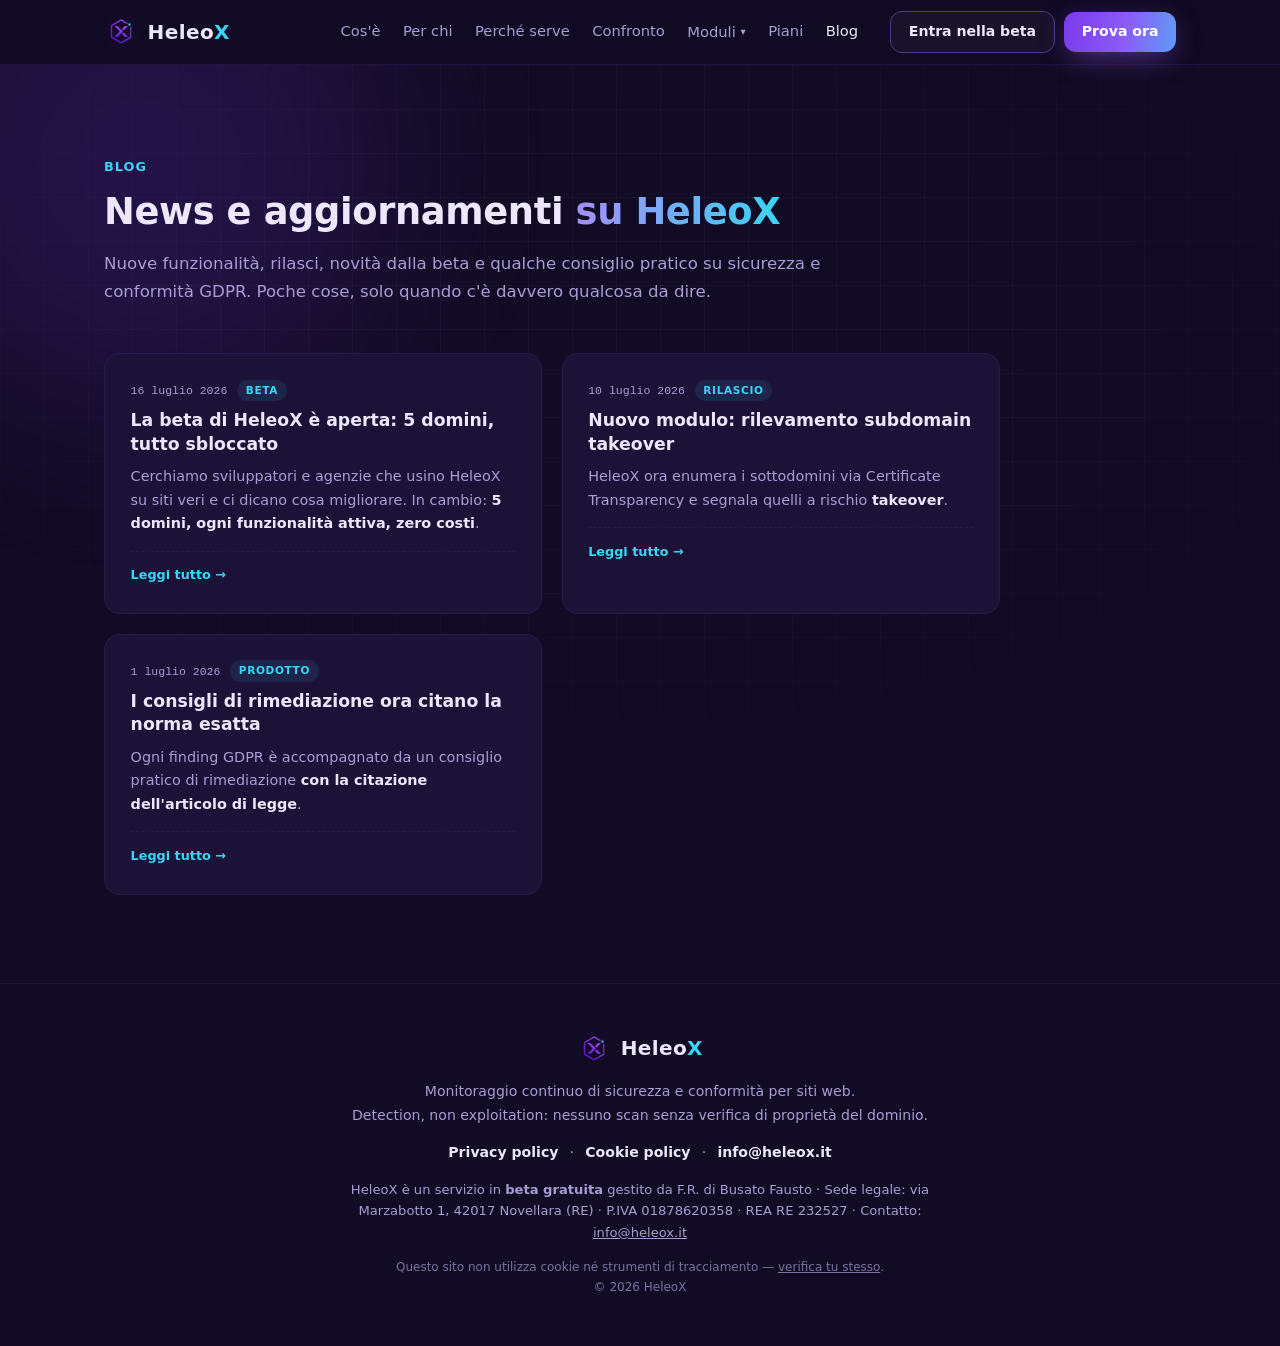
==== blog.html @ 70cbdab2 "L2: pagine legali per la beta e dati identificativi corretti Quattro pagine nuove, generate dai test" ====
<!DOCTYPE html>
<html lang="it">
<head>
  <meta charset="UTF-8" />
  <meta name="viewport" content="width=device-width, initial-scale=1.0" />
  <title>Blog — HeleoX</title>
  <meta name="description" content="News e aggiornamenti su HeleoX: nuove funzionalità, rilasci, novità dalla beta e consigli su sicurezza e conformità GDPR." />
  <link rel="canonical" href="https://www.heleox.it/blog.html" />
  <meta property="og:type" content="website" />
  <meta property="og:site_name" content="HeleoX" />
  <meta property="og:locale" content="it_IT" />
  <meta property="og:title" content="Blog — HeleoX" />
  <meta property="og:description" content="News e aggiornamenti su HeleoX: nuove funzionalità, rilasci, novità dalla beta e consigli su sicurezza e conformità GDPR." />
  <meta property="og:url" content="https://www.heleox.it/blog.html" />
  <meta property="og:image" content="https://www.heleox.it/logo.png" />
  <meta name="twitter:card" content="summary" />
  <meta name="twitter:title" content="Blog — HeleoX" />
  <meta name="twitter:description" content="News e aggiornamenti su HeleoX: nuove funzionalità, rilasci, novità dalla beta e consigli su sicurezza e conformità GDPR." />
  <meta name="twitter:image" content="https://www.heleox.it/logo.png" />
  <link rel="icon" type="image/png" href="logo.png" />
  <link rel="stylesheet" href="styles.css" />
</head>
<body>

  <!-- ======================= NAV ======================= -->
  <header class="nav">
    <div class="container nav-inner">
      <a href="index.html" class="brand">
        <img src="logo.png" alt="Logo HeleoX" class="brand-logo" />
        <span class="brand-name">Heleo<span class="accent">X</span></span>
      </a>
      <nav class="nav-links" id="primaryNav">
        <a href="index.html#cosa">Cos'è</a>
        <a href="index.html#chi">Per chi</a>
        <a href="index.html#perche">Perché serve</a>
        <a href="index.html#confronto">Confronto</a>
        <div class="nav-drop">
          <button class="nav-drop-toggle" type="button" aria-haspopup="true">Moduli <span class="caret">▾</span></button>
          <div class="nav-drop-menu">
            <a href="modulo-security-headers.html">🛡️ Security Headers</a>
            <a href="modulo-tls.html">🔐 TLS &amp; Certificati</a>
            <a href="modulo-sottodomini.html">🕸️ Sottodomini dimenticati</a>
            <a href="modulo-secret-esposti.html">🔑 Chiavi e secret esposti</a>
            <a href="modulo-xss-sqli.html">💉 XSS &amp; SQL Injection</a>
            <a href="modulo-conformita-gdpr.html">⚖️ Conformità GDPR AI</a>
          </div>
        </div>
        <a href="index.html#piani">Piani</a>
        <a href="blog.html" class="nav-active">Blog</a>
        <!-- CTA visibili solo dentro il menu mobile a comparsa -->
        <div class="nav-links-cta mobile-only">
          <a href="index.html#beta" class="btn btn-ghost btn-block">Entra nella beta</a>
          <a href="https://app.heleox.it" target="_blank" rel="noopener" class="btn btn-primary btn-block">Prova ora</a>
        </div>
      </nav>
      <div class="nav-cta">
        <a href="index.html#beta" class="btn btn-ghost btn-sm">Entra nella beta</a>
        <a href="https://app.heleox.it" target="_blank" rel="noopener" class="btn btn-primary btn-sm">Prova ora</a>
      </div>
      <!-- Hamburger: visibile solo su mobile, apre/chiude .nav-links (JS) -->
      <button class="nav-toggle" type="button" aria-label="Apri il menu di navigazione" aria-expanded="false" aria-controls="primaryNav">
        <span class="nav-toggle-bar"></span>
        <span class="nav-toggle-bar"></span>
        <span class="nav-toggle-bar"></span>
      </button>
    </div>
  </header>

  <!-- ======================= BLOG ======================= -->
  <section class="section blog-hero" id="blog">
    <div class="hero-bg" aria-hidden="true">
      <div class="grid-overlay"></div>
      <div class="glow glow-1"></div>
    </div>
    <div class="container">
      <div class="section-head reveal">
        <span class="eyebrow">Blog</span>
        <h2>News e aggiornamenti <span class="gradient-text">su HeleoX</span></h2>
        <p>
          Nuove funzionalità, rilasci, novità dalla beta e qualche consiglio pratico su sicurezza e
          conformità GDPR. Poche cose, solo quando c'è davvero qualcosa da dire.
        </p>
      </div>

      <!-- I post vengono renderizzati da blog.js: per pubblicare una news
           basta aggiungere una voce all'array BLOG_POSTS in cima a blog.js. -->
      <div class="blog-grid" id="blogGrid"></div>

      <p class="blog-empty" id="blogEmpty" hidden>Ancora nessun articolo — torna a trovarci presto.</p>
    </div>
  </section>

  <!-- Pop-up dettaglio notizia (contenuto popolato da blog.js) -->
  <dialog class="blog-modal" id="blogModal" aria-labelledby="blogModalTitle">
    <div class="modal-card">
      <button type="button" class="modal-close" aria-label="Chiudi">✕</button>
      <div class="news-meta">
        <span class="news-date modal-date"></span>
        <span class="news-tag modal-tag"></span>
      </div>
      <h3 class="modal-title" id="blogModalTitle"></h3>
      <div class="modal-body"></div>
    </div>
  </dialog>

  <!-- ======================= FOOTER ======================= -->
  <footer class="footer">
    <div class="container footer-inner">
      <div class="brand">
        <img src="logo.png" alt="" class="brand-logo" />
        <span class="brand-name">Heleo<span class="accent">X</span></span>
      </div>
      <p>Monitoraggio continuo di sicurezza e conformità per siti web.<br />Detection, non exploitation: nessuno scan senza verifica di proprietà del dominio.</p>
      <nav class="footer-links" aria-label="Note legali">
        <a href="privacy.html">Privacy policy</a>
        <span aria-hidden="true">·</span>
        <a href="cookie.html">Cookie policy</a>
        <span aria-hidden="true">·</span>
        <a href="mailto:info@heleox.it">info@heleox.it</a>
      </nav>
      <p class="footer-legal">
        HeleoX è un servizio in <strong>beta gratuita</strong> gestito da F.R. di Busato Fausto ·
        Sede legale: via Marzabotto 1, 42017 Novellara (RE) · P.IVA 01878620358 · REA RE 232527 ·
        Contatto: <a href="mailto:info@heleox.it">info@heleox.it</a>
      </p>
      <p class="footer-fine">
        Questo sito non utilizza cookie né strumenti di tracciamento — <a href="cookie.html">verifica tu stesso</a>.<br />
        © 2026 HeleoX
      </p>
    </div>
  </footer>

  <script src="script.js"></script>
  <script src="blog.js"></script>
</body>
</html>
---- styles.css ----
/* ============ HeleoX — sito di presentazione ============ */
/* Palette derivata dal logo: notte violacea, viola gradiente, ciano acceso.
   Severità coerenti con la dashboard: emerald / amber / red, primario indigo/viola. */

:root {
  --bg: #120b24;
  --bg-2: #180f30;
  --bg-3: #1f1440;
  --surface: #1c1238;
  --surface-2: #251a4a;
  --border: #35276266;
  --text: #ece7fb;
  --text-dim: #a99cd4;
  --primary: #8b5cf6;
  --primary-2: #a78bfa;
  --cyan: #38d5f5;
  --emerald: #34d399;
  --amber: #fbbf24;
  --red: #f87171;
  --grad: linear-gradient(100deg, #a78bfa, #38d5f5);
  --radius: 16px;
  --shadow: 0 20px 60px -20px rgba(10, 4, 30, 0.8);
}

* { margin: 0; padding: 0; box-sizing: border-box; }
html { scroll-behavior: smooth; background: var(--bg); }

body {
  font-family: system-ui, "Segoe UI", Roboto, sans-serif;
  /* trasparente: sotto c'è .video-bg (html tiene il colore di base come fallback) */
  background: transparent;
  color: var(--text);
  line-height: 1.65;
  -webkit-font-smoothing: antialiased;
  overflow-x: hidden;
}

/* ---------- sfondo video scroll-driven (homepage) ---------- */
.video-bg { position: fixed; inset: 0; z-index: -1; overflow: hidden; pointer-events: none; }
@supports (height: 100lvh) {
  /* su mobile la barra degli indirizzi si ritrae durante lo scroll: 100lvh
     copre il viewport "grande", così il video non lascia mai una striscia
     scoperta in basso mentre la barra si anima */
  .video-bg { height: 100lvh; }
}
.video-bg video {
  width: 100%; height: 100%; object-fit: cover;
  opacity: 0.5; /* il video resta un'atmosfera, mai il protagonista */
}
.video-bg::after {
  /* velo scuro: tiene il contrasto del testo ovunque, un po' più fitto in
     alto dove vivono titolo e CTA dell'hero */
  content: ""; position: absolute; inset: 0;
  background: linear-gradient(180deg, #120b24d9 0%, #120b24b3 45%, #120b24cc 100%);
}
@media (prefers-reduced-motion: reduce) {
  .video-bg { display: none; }
}

.container { max-width: 1120px; margin: 0 auto; padding: 0 1.5rem; }
.accent { color: var(--cyan); }
.gradient-text {
  background: var(--grad);
  -webkit-background-clip: text;
  background-clip: text;
  color: transparent;
}
code {
  background: #ffffff14; padding: 0.1em 0.4em; border-radius: 6px;
  font-size: 0.9em; color: var(--amber);
}

/* ---------- reveal on scroll ---------- */
.reveal { opacity: 0; transform: translateY(28px); transition: opacity 0.7s ease, transform 0.7s ease; }
.reveal.visible { opacity: 1; transform: none; }
.delay-1 { transition-delay: 0.12s; }
.delay-2 { transition-delay: 0.24s; }
.delay-3 { transition-delay: 0.36s; }
@media (prefers-reduced-motion: reduce) {
  .reveal { opacity: 1; transform: none; transition: none; }
  * { animation-duration: 0.01ms !important; animation-iteration-count: 1 !important; }
}

/* ---------- nav ---------- */
.nav {
  position: sticky; top: 0; z-index: 50;
  background: #120b24d9; backdrop-filter: blur(14px);
  border-bottom: 1px solid var(--border);
}
.nav-inner { display: flex; align-items: center; gap: 2rem; height: 64px; }
.brand { display: flex; align-items: center; gap: 0.6rem; text-decoration: none; color: var(--text); }
.brand-logo { width: 34px; height: 34px; border-radius: 9px; }
.brand-name { font-weight: 800; font-size: 1.25rem; letter-spacing: 0.02em; }
.nav-links { display: flex; gap: 1.4rem; margin-left: auto; }
.nav-links a {
  color: var(--text-dim); text-decoration: none; font-size: 0.92rem; font-weight: 500;
  transition: color 0.2s;
}
.nav-links a:hover { color: var(--text); }

/* ---------- dropdown "Moduli" (solo CSS: hover + focus-within, niente JS) ---------- */
.nav-drop { position: relative; }
.nav-drop::after { content: ""; position: absolute; top: 100%; left: -20px; right: -20px; height: 14px; } /* ponte invisibile: il menu non si chiude attraversando lo spazio vuoto */
.nav-drop-toggle {
  background: none; border: none; cursor: pointer; padding: 0;
  font: inherit; font-size: 0.92rem; font-weight: 500; color: var(--text-dim);
  display: inline-flex; align-items: center; gap: 0.3rem; transition: color 0.2s;
}
.nav-drop:hover .nav-drop-toggle, .nav-drop:focus-within .nav-drop-toggle, .nav-drop.open .nav-drop-toggle { color: var(--text); }
.nav-drop-toggle .caret { font-size: 0.7em; transition: transform 0.2s; }
.nav-drop:hover .caret, .nav-drop:focus-within .caret, .nav-drop.open .caret { transform: rotate(180deg); }
.nav-drop-menu {
  position: absolute; top: calc(100% + 12px); left: 50%; z-index: 60;
  min-width: 265px; padding: 0.5rem;
  background: var(--surface-2); border: 1px solid #3a2a6e; border-radius: 14px;
  box-shadow: var(--shadow);
  display: flex; flex-direction: column;
  opacity: 0; visibility: hidden; transform: translateX(-50%) translateY(8px);
  transition: opacity 0.2s ease, transform 0.2s ease, visibility 0.2s;
}
.nav-drop:hover .nav-drop-menu, .nav-drop:focus-within .nav-drop-menu, .nav-drop.open .nav-drop-menu {
  opacity: 1; visibility: visible; transform: translateX(-50%) translateY(0);
}
.nav-drop-menu a {
  padding: 0.55rem 0.8rem; border-radius: 10px; text-decoration: none;
  color: var(--text-dim); font-size: 0.9rem; font-weight: 500;
  display: flex; align-items: center; gap: 0.55rem; transition: background 0.15s, color 0.15s;
}
.nav-drop-menu a:hover { background: #ffffff0d; color: var(--text); }

/* ---------- card della homepage cliccabili (link alle pagine modulo) ---------- */
a.card { text-decoration: none; color: inherit; display: block; }
a.card .card-more { margin-top: 0.8rem; font-size: 0.85rem; font-weight: 700; color: var(--primary-2); }
a.card:hover .card-more { color: var(--cyan); }

/* ---------- pagine modulo ---------- */
.module-hero { position: relative; padding: 4.5rem 0 3rem; overflow: hidden; }
.module-hero .card-icon { font-size: 2.4rem; }
.module-hero h1 { font-size: clamp(1.8rem, 3.6vw, 2.6rem); line-height: 1.18; font-weight: 800; letter-spacing: -0.02em; max-width: 40rem; }
.module-hero .lead { max-width: 40rem; }
.module-block { margin-bottom: 2.8rem; }
.module-block h2 { font-size: 1.35rem; font-weight: 800; margin-bottom: 0.8rem; }
.module-block p { color: var(--text-dim); max-width: 46rem; }
.module-block p strong { color: var(--text); }
.module-block ul { list-style: none; margin-top: 1rem; display: flex; flex-direction: column; gap: 0.6rem; max-width: 46rem; }
.module-block ul li { color: var(--text-dim); padding-left: 1.5rem; position: relative; }
.module-block ul li::before { content: "✓"; position: absolute; left: 0; color: var(--emerald); font-weight: 800; }
.module-block ul li strong { color: var(--text); }
.module-callout {
  margin-top: 1.2rem; max-width: 46rem; padding: 1.2rem 1.4rem;
  background: var(--surface); border-left: 3px solid var(--primary); border-radius: 0 12px 12px 0;
  color: var(--text-dim); font-size: 0.95rem;
}
.module-callout strong { color: var(--text); }
.module-cta { margin-top: 1rem; display: flex; gap: 0.9rem; flex-wrap: wrap; align-items: center; }
.module-source { font-size: 0.78rem; color: var(--text-dim); opacity: 0.75; }
.module-source a { color: inherit; }
.nav-cta { display: flex; gap: 0.6rem; align-items: center; }

/* hamburger e blocchi solo-mobile: nascosti su desktop */
.nav-toggle { display: none; }
.mobile-only { display: none; }

/* Sotto i ~1020px la nav completa (7 voci + 2 CTA) non entra nella barra:
   i link si comprimono e le CTA vanno a capo fuori dal bordo. Il menu
   hamburger scatta quindi già qui, non solo sui telefoni. */
@media (max-width: 1020px) {
  /* ---- barra: logo · "Prova ora" · hamburger ---- */
  .nav-inner { gap: 0.7rem; }
  .nav-cta { margin-left: auto; }
  .nav-cta .btn-ghost { display: none; } /* la ghost vive nel menu a comparsa */

  .nav-toggle {
    display: inline-flex; flex-direction: column; justify-content: center; gap: 5px;
    width: 42px; height: 42px; padding: 0 9px; flex-shrink: 0;
    background: #ffffff0a; border: 1px solid var(--border); border-radius: 11px;
    cursor: pointer;
  }
  .nav-toggle-bar {
    display: block; width: 100%; height: 2px; border-radius: 2px; background: var(--text);
    transition: transform 0.25s ease, opacity 0.2s ease;
  }
  .nav.open .nav-toggle-bar:nth-child(1) { transform: translateY(7px) rotate(45deg); }
  .nav.open .nav-toggle-bar:nth-child(2) { opacity: 0; }
  .nav.open .nav-toggle-bar:nth-child(3) { transform: translateY(-7px) rotate(-45deg); }

  /* ---- pannello a comparsa sotto la barra ---- */
  .nav-links {
    position: absolute; top: 100%; left: 0; right: 0;
    flex-direction: column; align-items: stretch; gap: 0;
    margin-left: 0; padding: 0.4rem 1.25rem 1.25rem;
    background: #140c28f7; backdrop-filter: blur(14px);
    border-bottom: 1px solid var(--border); box-shadow: var(--shadow);
    max-height: calc(100dvh - 64px); overflow-y: auto;
    opacity: 0; visibility: hidden; transform: translateY(-8px);
    transition: opacity 0.22s ease, transform 0.22s ease, visibility 0.22s;
  }
  .nav.open .nav-links { opacity: 1; visibility: visible; transform: none; }
  .nav-links > a {
    padding: 0.9rem 0.3rem; font-size: 1rem;
    border-bottom: 1px solid var(--border);
  }

  /* ---- "Moduli": da menu flottante ad accordion inline ---- */
  .nav-drop { border-bottom: 1px solid var(--border); }
  .nav-drop::after { display: none; } /* niente ponte hover su touch */
  .nav-drop-toggle {
    width: 100%; justify-content: space-between;
    padding: 0.9rem 0.3rem; font-size: 1rem;
  }
  .nav-drop-menu {
    position: static; min-width: 0; width: 100%; left: auto;
    padding: 0 0 0.4rem; background: transparent; border: none; box-shadow: none;
    max-height: 0; overflow: hidden; opacity: 1; visibility: hidden; transform: none;
    transition: max-height 0.28s ease, visibility 0.28s;
  }
  /* su touch conta solo lo stato .open (JS): neutralizzo hover/focus desktop */
  .nav-drop:hover .nav-drop-menu, .nav-drop:focus-within .nav-drop-menu { transform: none; }
  .nav-drop.open .nav-drop-menu { max-height: 460px; visibility: visible; }
  .nav-drop-menu a { padding-left: 0.9rem; }

  /* ---- CTA in fondo al menu ---- */
  .mobile-only { display: flex; flex-direction: column; gap: 0.7rem; margin-top: 1.1rem; }
}

/* ---- rifiniture spaziatura/tap-target sui telefoni ---- */
@media (max-width: 640px) {
  .container { padding: 0 1.15rem; }
  .section { padding: 3.8rem 0; }
  .hero { padding: 3.4rem 0 3.6rem; }
  .section-head { margin-bottom: 2rem; }
  .lead { font-size: 1.05rem; }
  /* CTA a tutta larghezza: più facili da toccare, niente wrap disordinato */
  .hero-cta .btn { width: 100%; text-align: center; }
  .plan-custom { flex-direction: column; align-items: stretch; text-align: left; }
  .plan-custom .btn { width: 100%; text-align: center; }
  .score-strip { padding: 1.5rem 1.4rem; }
  .math-box { padding: 1.6rem 1.3rem; }
}

/* ---------- buttons ---------- */
.btn {
  display: inline-block; padding: 0.85rem 1.7rem; border-radius: 12px;
  font-weight: 700; font-size: 0.98rem; text-decoration: none;
  white-space: nowrap; /* un bottone non si spezza mai su due righe */
  transition: transform 0.18s ease, box-shadow 0.18s ease, background 0.18s ease;
}
.btn-primary {
  background: linear-gradient(100deg, #7c3aed, #8b5cf6 55%, #38d5f5 140%);
  color: #fff; box-shadow: 0 8px 30px -8px #8b5cf6aa;
}
.btn-primary:hover { transform: translateY(-2px); box-shadow: 0 14px 38px -8px #8b5cf6cc; }
.btn-ghost { border: 1px solid #4b3a86; color: var(--text); background: #ffffff08; }
.btn-ghost:hover { background: #ffffff12; transform: translateY(-2px); }
.btn-sm { padding: 0.55rem 1.1rem; font-size: 0.88rem; }
.btn-lg { padding: 1.05rem 2.4rem; font-size: 1.1rem; }
.btn-block { display: block; text-align: center; }

/* ---------- hero ---------- */
.hero { position: relative; padding: 6.5rem 0 5.5rem; overflow: hidden; }
.hero-bg { position: absolute; inset: 0; pointer-events: none; }
.grid-overlay {
  position: absolute; inset: 0;
  background-image:
    linear-gradient(#a78bfa0d 1px, transparent 1px),
    linear-gradient(90deg, #a78bfa0d 1px, transparent 1px);
  background-size: 44px 44px;
  mask-image: radial-gradient(ellipse 90% 70% at 50% 30%, black 30%, transparent 75%);
}
.glow { position: absolute; border-radius: 50%; filter: blur(90px); opacity: 0.5; animation: drift 14s ease-in-out infinite alternate; }
.glow-1 { width: 480px; height: 480px; background: #7c3aed55; top: -140px; left: -100px; }
.glow-2 { width: 380px; height: 380px; background: #38d5f533; bottom: -120px; right: -60px; animation-delay: -7s; }
@keyframes drift { from { transform: translate(0, 0) scale(1); } to { transform: translate(50px, 30px) scale(1.15); } }

.hero-inner { position: relative; display: grid; grid-template-columns: 1.05fr 0.95fr; gap: 3.5rem; align-items: center; }
@media (max-width: 900px) { .hero-inner { grid-template-columns: 1fr; } }

.pill {
  display: inline-block; padding: 0.35rem 0.9rem; border-radius: 999px;
  border: 1px solid #4b3a86; background: #ffffff0a; color: var(--primary-2);
  font-size: 0.82rem; font-weight: 600; margin-bottom: 1.4rem;
}
.hero h1 { font-size: clamp(2rem, 4.4vw, 3.1rem); line-height: 1.15; font-weight: 800; letter-spacing: -0.02em; }
.lead { margin: 1.4rem 0 2rem; font-size: 1.13rem; color: var(--text-dim); max-width: 34rem; }
.lead strong { color: var(--text); }
.hero-cta { display: flex; gap: 0.9rem; flex-wrap: wrap; }
.hero-cta.center { justify-content: center; }
.hero-note { margin-top: 1.1rem; font-size: 0.86rem; color: var(--text-dim); }

/* ---------- dashboard mockup ---------- */
.dash-card {
  background: linear-gradient(160deg, var(--surface), var(--bg-2));
  border: 1px solid #3a2a6e; border-radius: var(--radius);
  box-shadow: var(--shadow);
  animation: float 7s ease-in-out infinite;
}
@keyframes float { 0%,100% { transform: translateY(0); } 50% { transform: translateY(-12px); } }
.dash-head {
  display: flex; align-items: center; gap: 0.45rem;
  padding: 0.8rem 1.1rem; border-bottom: 1px solid var(--border);
}
.dot { width: 11px; height: 11px; border-radius: 50%; }
.dot.red { background: var(--red); } .dot.amber { background: var(--amber); } .dot.green { background: var(--emerald); }
.dash-title { margin-left: 0.6rem; font-size: 0.78rem; color: var(--text-dim); font-family: ui-monospace, monospace; }
.dash-body { display: grid; grid-template-columns: auto 1fr; gap: 1.4rem; padding: 1.5rem; align-items: center; }
@media (max-width: 520px) { .dash-body { grid-template-columns: 1fr; justify-items: center; } }

.gauge-wrap { position: relative; width: 150px; height: 150px; }
.gauge { width: 150px; height: 150px; transform: rotate(-90deg); }
.gauge-track { fill: none; stroke: #ffffff14; stroke-width: 10; }
.gauge-fill {
  fill: none; stroke: url(#g) var(--emerald); stroke: var(--emerald);
  stroke-width: 10; stroke-linecap: round;
  stroke-dasharray: 326.7; stroke-dashoffset: 326.7;
  transition: stroke-dashoffset 1.8s cubic-bezier(0.25, 1, 0.4, 1);
}
.gauge-label {
  position: absolute; inset: 0; display: flex; flex-direction: column;
  align-items: center; justify-content: center;
}
.gauge-score { font-size: 2.1rem; font-weight: 800; line-height: 1; }
.gauge-grade { font-size: 0.76rem; color: var(--emerald); font-weight: 700; margin-top: 0.2rem; }
.radar-sweep {
  position: absolute; inset: 10px; border-radius: 50%;
  background: conic-gradient(from 0deg, #38d5f52e 0deg, transparent 70deg);
  animation: sweep 3.2s linear infinite; pointer-events: none;
}
@keyframes sweep { to { transform: rotate(360deg); } }

.findings { list-style: none; display: flex; flex-direction: column; gap: 0.55rem; min-width: 0; }
.finding {
  font-size: 0.82rem; padding: 0.55rem 0.8rem; border-radius: 10px;
  background: #ffffff08; border: 1px solid transparent;
  opacity: 0; transform: translateX(16px);
  animation: slide-in 0.5s ease forwards;
}
.finding.f-ok { color: var(--emerald); animation-delay: 0.7s; }
.finding.f-med { color: var(--text); border-color: #fbbf2433; animation-delay: 1.1s; }
.finding.f-hi { color: var(--text); border-color: #f8717133; animation-delay: 1.5s; }
.finding.f-fix { color: var(--cyan); animation-delay: 1.9s; }
@keyframes slide-in { to { opacity: 1; transform: none; } }
.sev { font-size: 0.68rem; font-weight: 800; padding: 0.1rem 0.5rem; border-radius: 999px; margin-left: 0.3rem; text-transform: uppercase; }
.sev-med { background: #fbbf2426; color: var(--amber); }
.sev-hi { background: #f8717126; color: var(--red); }

/* ---------- sections ---------- */
.section { padding: 5.5rem 0; position: relative; }
.section-alt { background: linear-gradient(180deg, #180f30d9, #120b24cc); } /* traslucido: lascia trasparire lo sfondo video */
.section-head { max-width: 46rem; margin-bottom: 3rem; }
.eyebrow {
  display: inline-block; font-size: 0.8rem; font-weight: 800; letter-spacing: 0.08em;
  text-transform: uppercase; color: var(--cyan); margin-bottom: 0.8rem;
}
.section-head h2 { font-size: clamp(1.6rem, 3vw, 2.3rem); line-height: 1.2; font-weight: 800; letter-spacing: -0.01em; }
.section-head p { margin-top: 1rem; color: var(--text-dim); font-size: 1.04rem; }
.section-head p strong { color: var(--text); }

/* ---------- module cards ---------- */
.cards-grid { display: grid; grid-template-columns: repeat(3, 1fr); gap: 1.2rem; }
@media (max-width: 900px) { .cards-grid { grid-template-columns: repeat(2, 1fr); } }
@media (max-width: 600px) { .cards-grid { grid-template-columns: 1fr; } }
.card {
  background: var(--surface); border: 1px solid var(--border); border-radius: var(--radius);
  padding: 1.6rem; transition: transform 0.25s ease, border-color 0.25s ease, box-shadow 0.25s ease;
}
.card:hover { transform: translateY(-5px); border-color: #6d4fd1; box-shadow: 0 16px 40px -18px #7c3aed88; }
.card-icon { font-size: 1.7rem; margin-bottom: 0.7rem; }
.card h3 { font-size: 1.05rem; margin-bottom: 0.5rem; }
.card p { font-size: 0.9rem; color: var(--text-dim); }
.card p strong { color: var(--text); }
.card-featured {
  background: linear-gradient(150deg, #2b1a5e, #1c1238);
  border-color: #7c5df0;
}

/* ---------- score strip ---------- */
.score-strip {
  margin-top: 2.6rem; display: flex; align-items: center; justify-content: space-between; gap: 2rem;
  background: var(--surface); border: 1px solid var(--border); border-radius: var(--radius);
  padding: 1.8rem 2rem; flex-wrap: wrap;
}
.score-strip h3 { font-size: 1.1rem; margin-bottom: 0.3rem; }
.score-strip p { color: var(--text-dim); font-size: 0.92rem; max-width: 34rem; }
.grade-scale { display: flex; gap: 0.5rem; }
.grade {
  width: 46px; height: 46px; border-radius: 12px; display: grid; place-items: center;
  font-weight: 800; font-size: 1.15rem; transition: transform 0.2s;
}
.grade:hover { transform: scale(1.15); }
.g-a { background: #34d39926; color: var(--emerald); }
.g-b { background: #a3e63526; color: #a3e635; }
.g-c { background: #fbbf2426; color: var(--amber); }
.g-d { background: #fb923c26; color: #fb923c; }
.g-f { background: #f8717126; color: var(--red); }

/* ---------- personas ---------- */
.personas { display: grid; grid-template-columns: repeat(4, 1fr); gap: 1.2rem; }
@media (max-width: 1000px) { .personas { grid-template-columns: repeat(2, 1fr); } }
@media (max-width: 560px) { .personas { grid-template-columns: 1fr; } }
.persona {
  background: var(--surface); border: 1px solid var(--border); border-radius: var(--radius);
  padding: 1.6rem; display: flex; flex-direction: column;
  transition: transform 0.25s ease, border-color 0.25s ease;
}
.persona:hover { transform: translateY(-5px); border-color: #38d5f580; }
.persona-emoji { font-size: 2rem; margin-bottom: 0.8rem; }
.persona h3 { font-size: 1rem; margin-bottom: 0.5rem; }
.persona p { font-size: 0.88rem; color: var(--text-dim); flex: 1; }
.persona-plan {
  margin-top: 1rem; font-size: 0.78rem; font-weight: 700; color: var(--cyan);
  border-top: 1px dashed var(--border); padding-top: 0.8rem;
}

/* ---------- stats ---------- */
.stats {
  display: grid; grid-template-columns: repeat(3, 1fr); gap: 1.2rem; margin-bottom: 3rem;
}
@media (max-width: 760px) { .stats { grid-template-columns: 1fr; } }
.stat {
  background: linear-gradient(160deg, #241650, var(--surface));
  border: 1px solid #3a2a6e; border-radius: var(--radius);
  padding: 1.8rem; text-align: center;
}
.stat-num { display: block; font-size: 2.5rem; font-weight: 800; background: var(--grad); -webkit-background-clip: text; background-clip: text; color: transparent; }
.stat-label { font-size: 0.88rem; color: var(--text-dim); }

/* ---------- panels ---------- */
.two-col { display: grid; grid-template-columns: 1fr 1fr; gap: 1.2rem; }
@media (max-width: 820px) { .two-col { grid-template-columns: 1fr; } }
.panel { border-radius: var(--radius); padding: 1.8rem; border: 1px solid var(--border); background: var(--surface); }
.panel h3 { margin-bottom: 1rem; font-size: 1.08rem; }
.panel-danger { border-color: #f8717140; }
.panel-good { border-color: #34d39940; }
.checklist { list-style: none; display: flex; flex-direction: column; gap: 0.7rem; }
.checklist li { padding-left: 1.5rem; position: relative; font-size: 0.92rem; color: var(--text-dim); }
.checklist li strong { color: var(--text); }
.checklist.bad li::before { content: "✖"; position: absolute; left: 0; color: var(--red); font-weight: 800; }
.panel p { font-size: 0.94rem; color: var(--text-dim); }
.panel p strong, .panel p em { color: var(--text); }
.highlight-box {
  margin-top: 1rem; padding: 1rem 1.2rem; border-radius: 12px;
  background: #34d39914; border: 1px solid #34d39940; color: var(--text) !important;
}

/* ---------- cases ---------- */
.cases { display: grid; grid-template-columns: repeat(3, 1fr); gap: 1.2rem; }
@media (max-width: 900px) { .cases { grid-template-columns: 1fr; } }
.case {
  background: var(--surface); border: 1px solid var(--border); border-radius: var(--radius);
  padding: 1.6rem; transition: transform 0.25s ease, border-color 0.25s ease;
}
.case:hover { transform: translateY(-5px); border-color: #6d4fd1; }
.case-tag {
  display: inline-block; font-size: 0.72rem; font-weight: 800; text-transform: uppercase;
  letter-spacing: 0.06em; color: var(--red); background: #f8717118;
  padding: 0.25rem 0.7rem; border-radius: 999px; margin-bottom: 0.9rem;
}
.case p { font-size: 0.9rem; color: var(--text-dim); }
.case p em { color: var(--text); }
.case-fix { margin-top: 0.9rem; color: var(--cyan) !important; font-weight: 500; }
.case-fix strong { color: var(--text); }

/* ---------- compare table ---------- */
.table-wrap { overflow-x: auto; border-radius: var(--radius); border: 1px solid var(--border); margin-bottom: 2.4rem; }
.compare { width: 100%; border-collapse: collapse; font-size: 0.86rem; min-width: 780px; background: var(--surface); }
.compare th, .compare td { padding: 0.85rem 1rem; text-align: center; border-bottom: 1px solid var(--border); }
.compare td:first-child, .compare th:first-child { text-align: left; color: var(--text); font-weight: 600; }
.compare thead th { background: var(--bg-3); font-size: 0.8rem; letter-spacing: 0.02em; }
.compare tbody td { color: var(--text-dim); }
.col-hx {
  background: #7c3aed1f !important; color: var(--text) !important; font-weight: 700;
  border-left: 1px solid #7c5df055; border-right: 1px solid #7c5df055;
}
.row-price td { font-size: 0.82rem; }

/* ---------- math box ---------- */
.math-box {
  background: linear-gradient(150deg, #241650, var(--surface));
  border: 1px solid #3a2a6e; border-radius: var(--radius); padding: 2rem;
}
.math-box h3 { margin-bottom: 1.4rem; text-align: center; font-size: 1.15rem; }
.math-row { display: flex; align-items: center; justify-content: center; gap: 2rem; flex-wrap: wrap; }
.math-item { text-align: center; }
.math-label { display: block; font-size: 0.85rem; color: var(--text-dim); margin-bottom: 0.5rem; }
.math-value { font-size: 2.3rem; font-weight: 800; }
.math-value span { font-size: 1rem; color: var(--text-dim); font-weight: 600; }
.math-value.strike { text-decoration: line-through; text-decoration-color: var(--red); color: var(--text-dim); }
.math-win .math-value { background: var(--grad); -webkit-background-clip: text; background-clip: text; color: transparent; }
.math-vs { font-weight: 800; color: var(--cyan); font-size: 1.2rem; }
.math-note { margin-top: 1.6rem; font-size: 0.85rem; color: var(--text-dim); text-align: center; max-width: 44rem; margin-inline: auto; }
.math-note strong { color: var(--text); }

/* ---------- plans ---------- */
.plans { display: grid; grid-template-columns: repeat(4, 1fr); gap: 1.2rem; align-items: stretch; }
@media (max-width: 1000px) { .plans { grid-template-columns: repeat(2, 1fr); } }
@media (max-width: 560px) { .plans { grid-template-columns: 1fr; } }
.plan {
  position: relative; background: var(--surface); border: 1px solid var(--border);
  border-radius: var(--radius); padding: 1.8rem 1.5rem; display: flex; flex-direction: column;
  transition: transform 0.25s ease, border-color 0.25s ease;
}
.plan:hover { transform: translateY(-5px); }
.plan-featured { border-color: #7c5df0; background: linear-gradient(160deg, #2b1a5e, var(--surface)); box-shadow: 0 18px 50px -20px #7c3aedaa; }
.plan-badge {
  position: absolute; top: -12px; left: 50%; transform: translateX(-50%);
  background: var(--grad); color: #10082a; font-size: 0.72rem; font-weight: 800;
  padding: 0.25rem 0.9rem; border-radius: 999px; white-space: nowrap;
}
.plan h3 { font-size: 1rem; text-transform: uppercase; letter-spacing: 0.05em; color: var(--text-dim); }
.plan-price { font-size: 2.3rem; font-weight: 800; margin: 0.5rem 0 0.1rem; }
.plan-price span { font-size: 0.95rem; font-weight: 600; color: var(--text-dim); }
.plan-per { font-size: 0.78rem; color: var(--cyan); font-weight: 700; margin-bottom: 0.8rem; }
.plan ul { list-style: none; display: flex; flex-direction: column; gap: 0.5rem; margin: 0.8rem 0 1.4rem; flex: 1; }
.plan ul li { font-size: 0.88rem; color: var(--text-dim); padding-left: 1.4rem; position: relative; }
.plan ul li::before { content: "✓"; position: absolute; left: 0; color: var(--emerald); font-weight: 800; }
.plan ul li strong { color: var(--text); }
.plan-custom {
  margin-top: 1.2rem; background: var(--surface); border: 1px dashed var(--border);
  border-radius: var(--radius); padding: 1.4rem 1.5rem;
  display: flex; align-items: center; justify-content: space-between; gap: 1.2rem; flex-wrap: wrap;
}
.plan-custom-text h3 { font-size: 1rem; text-transform: uppercase; letter-spacing: 0.05em; color: var(--text-dim); }
.plan-custom-text p { margin-top: 0.3rem; font-size: 0.9rem; color: var(--text-dim); }
.plan-custom-text p strong { color: var(--text); }
.plan-custom .btn { flex-shrink: 0; }
.plans-note { margin-top: 1.6rem; text-align: center; font-size: 0.85rem; color: var(--text-dim); }

/* ---------- beta ---------- */
.beta { background: radial-gradient(ellipse 70% 90% at 50% 110%, #3b1d8a55, transparent), #180f30d9; } /* traslucido come .section-alt */
.beta-inner { text-align: center; max-width: 44rem; }
.beta-logo { width: 76px; height: 76px; border-radius: 20px; margin-bottom: 1.4rem; box-shadow: 0 0 60px #8b5cf680; animation: pulse-glow 3.5s ease-in-out infinite; }
@keyframes pulse-glow { 0%,100% { box-shadow: 0 0 40px #8b5cf660; } 50% { box-shadow: 0 0 80px #38d5f580; } }
.beta h2 { font-size: clamp(1.7rem, 3.4vw, 2.4rem); font-weight: 800; }
.beta p { margin: 1.2rem 0 2rem; color: var(--text-dim); font-size: 1.05rem; }
.beta p strong { color: var(--text); }

/* ---------- osservatorio ---------- */
.obs-tiles { display: grid; grid-template-columns: repeat(4, 1fr); gap: 1.2rem; margin-bottom: 1.2rem; }
@media (max-width: 1000px) { .obs-tiles { grid-template-columns: repeat(2, 1fr); } }
@media (max-width: 560px) { .obs-tiles { grid-template-columns: 1fr; } }
.obs-tile {
  background: linear-gradient(160deg, #241650, var(--surface));
  border: 1px solid #3a2a6e; border-radius: var(--radius);
  padding: 1.5rem; display: flex; flex-direction: column; gap: 0.4rem;
}
.obs-num {
  font-size: 2rem; font-weight: 800; line-height: 1.1;
  background: var(--grad); -webkit-background-clip: text; background-clip: text; color: transparent;
}
.obs-label { font-size: 0.85rem; color: var(--text-dim); flex: 1; }
.obs-src { font-size: 0.72rem; color: var(--text-dim); opacity: 0.75; border-top: 1px dashed var(--border); padding-top: 0.6rem; }

.obs-grid { display: grid; grid-template-columns: 0.9fr 1.1fr; gap: 1.2rem; align-items: stretch; }
@media (max-width: 900px) { .obs-grid { grid-template-columns: 1fr; } }
.obs-panel {
  background: var(--surface); border: 1px solid var(--border); border-radius: var(--radius);
  padding: 1.6rem; display: flex; flex-direction: column;
}
.obs-panel-head h3 { font-size: 1.05rem; }
.obs-panel-sub { font-size: 0.82rem; color: var(--text-dim); margin: 0.3rem 0 1.2rem; }
.obs-source { font-size: 0.75rem; color: var(--text-dim); opacity: 0.75; margin-top: 1rem; }

/* grafico a barre — una sola serie, un solo colore (l'identità la danno
   le etichette anno/valore, non il colore); barre sottili, estremità
   arrotondate solo in alto, base ancorata. */
.bars { display: flex; align-items: flex-end; justify-content: space-around; gap: 1.2rem; flex: 1; min-height: 220px; padding-top: 1.6rem; }
.bar { display: flex; flex-direction: column; align-items: center; justify-content: flex-end; gap: 0.45rem; height: 100%; flex: 1; max-width: 84px; }
.bar-fill {
  width: 100%; height: 0; border-radius: 4px 4px 0 0;
  background: var(--primary-2);
  transition: height 1.1s cubic-bezier(0.25, 1, 0.4, 1), filter 0.2s ease;
}
.bars.grown .bar-fill { height: var(--h); }
.bar:nth-child(2) .bar-fill { transition-delay: 0.1s; }
.bar:nth-child(3) .bar-fill { transition-delay: 0.2s; }
.bar:nth-child(4) .bar-fill { transition-delay: 0.3s; }
.bar:hover .bar-fill { filter: brightness(1.2); }
.bar-val { font-size: 0.92rem; font-weight: 800; color: var(--text); }
.bar-year { font-size: 0.78rem; color: var(--text-dim); }

/* feed news */
.obs-feed-head h3 { display: flex; align-items: center; gap: 0.55rem; }
.live-dot {
  width: 9px; height: 9px; border-radius: 50%; background: var(--emerald);
  box-shadow: 0 0 0 0 #34d39966; animation: live-pulse 2s ease-out infinite;
}
@keyframes live-pulse { 0% { box-shadow: 0 0 0 0 #34d39966; } 70% { box-shadow: 0 0 0 9px transparent; } 100% { box-shadow: 0 0 0 0 transparent; } }
.news-feed {
  list-style: none; display: flex; flex-direction: column; gap: 0.8rem;
  max-height: 430px; overflow-y: auto; padding-right: 0.4rem;
  scrollbar-width: thin; scrollbar-color: #4b3a86 transparent;
}
.news-item {
  background: #ffffff06; border: 1px solid var(--border); border-radius: 12px;
  padding: 0.9rem 1.1rem; transition: border-color 0.2s ease, background 0.2s ease;
}
.news-item:hover { border-color: #6d4fd1; background: #ffffff0a; }
.news-meta { display: flex; align-items: center; gap: 0.6rem; margin-bottom: 0.35rem; }
.news-date { font-size: 0.72rem; color: var(--text-dim); font-family: ui-monospace, monospace; }
.news-tag {
  font-size: 0.66rem; font-weight: 800; text-transform: uppercase; letter-spacing: 0.06em;
  color: var(--cyan); background: #38d5f518; padding: 0.14rem 0.55rem; border-radius: 999px;
}
.news-title { font-size: 0.94rem; margin-bottom: 0.25rem; }
.news-text { font-size: 0.83rem; color: var(--text-dim); }
.news-foot { display: flex; justify-content: space-between; align-items: center; gap: 0.8rem; margin-top: 0.55rem; flex-wrap: wrap; }
.news-impact { font-size: 0.78rem; font-weight: 700; color: var(--amber); }
.news-source { font-size: 0.75rem; color: var(--text-dim); text-decoration: none; }
.news-source:hover { color: var(--cyan); }

.obs-cta { margin-top: 2.2rem; text-align: center; color: var(--text-dim); font-size: 1rem; }
.obs-cta a { color: var(--cyan); text-decoration: none; }
.obs-cta a:hover { text-decoration: underline; }

/* ---------- footer ---------- */
.footer { border-top: 1px solid var(--border); padding: 3rem 0; }
.footer-inner { text-align: center; display: flex; flex-direction: column; align-items: center; gap: 0.9rem; }
.footer p { color: var(--text-dim); font-size: 0.88rem; max-width: 38rem; }
.footer-fine { font-size: 0.75rem !important; opacity: 0.7; }
.footer-links { display: flex; gap: 0.7rem; align-items: center; font-size: 0.88rem; }
.footer-links a { color: var(--text); text-decoration: none; font-weight: 600; }
.footer-links a:hover { color: var(--cyan); }
.footer-links span { color: var(--text-dim); }
.footer-legal { font-size: 0.82rem !important; }
.footer-legal a, .footer-fine a { color: var(--text-dim); }
.footer-legal a:hover, .footer-fine a:hover { color: var(--cyan); }

/* ---------- blog (blog.html) ---------- */
.nav-links .nav-active { color: var(--text); }
.blog-hero { position: relative; overflow: hidden; min-height: calc(100vh - 64px - 260px); }
.blog-hero .hero-bg { position: absolute; inset: 0; pointer-events: none; }
.blog-hero .container { position: relative; }
.blog-grid { display: grid; grid-template-columns: repeat(2, 1fr); gap: 1.2rem; max-width: 56rem; }
@media (max-width: 760px) { .blog-grid { grid-template-columns: 1fr; } }
.blog-card {
  background: var(--surface); border: 1px solid var(--border); border-radius: var(--radius);
  padding: 1.6rem; transition: transform 0.25s ease, border-color 0.25s ease, box-shadow 0.25s ease;
}
.blog-card:hover { transform: translateY(-5px); border-color: #6d4fd1; box-shadow: 0 16px 40px -18px #7c3aed88; }
.blog-title { font-size: 1.08rem; margin: 0.5rem 0 0.55rem; line-height: 1.35; }
.blog-text { font-size: 0.9rem; color: var(--text-dim); }
.blog-text strong { color: var(--text); }
.blog-text a { color: var(--cyan); }
.blog-empty { color: var(--text-dim); font-size: 0.95rem; }
.blog-card { cursor: pointer; }
.blog-more {
  display: inline-block; margin-top: 0.9rem; font-size: 0.8rem; font-weight: 700;
  color: var(--cyan); border-top: 1px dashed var(--border); padding-top: 0.8rem; width: 100%;
}

/* pop-up dettaglio notizia */
.blog-modal {
  border: none; padding: 0; background: transparent; max-width: none; max-height: none;
  width: 100%; height: 100%; display: none; align-items: center; justify-content: center;
}
.blog-modal[open] { display: flex; }
.blog-modal::backdrop { background: #0a0518cc; backdrop-filter: blur(6px); }
.modal-card {
  position: relative; width: min(40rem, calc(100vw - 2.4rem));
  max-height: min(80vh, 40rem); overflow-y: auto;
  background: linear-gradient(160deg, var(--surface-2), var(--bg-2));
  border: 1px solid #4b3a86; border-radius: var(--radius);
  padding: 2rem 2.2rem; box-shadow: var(--shadow);
  scrollbar-width: thin; scrollbar-color: #4b3a86 transparent;
  animation: modal-in 0.25s ease;
}
@keyframes modal-in { from { opacity: 0; transform: translateY(18px); } to { opacity: 1; transform: none; } }
.modal-close {
  position: absolute; top: 0.9rem; right: 0.9rem;
  width: 34px; height: 34px; border-radius: 10px; border: 1px solid var(--border);
  background: #ffffff0a; color: var(--text-dim); font-size: 0.95rem; cursor: pointer;
  transition: background 0.2s, color 0.2s;
}
.modal-close:hover { background: #ffffff14; color: var(--text); }
.modal-title { font-size: 1.35rem; line-height: 1.3; margin: 0.7rem 0 1rem; padding-right: 2.2rem; }
.modal-body p { font-size: 0.95rem; color: var(--text-dim); margin-bottom: 0.9rem; }
.modal-body p strong, .modal-body p em { color: var(--text); }
.modal-body a { color: var(--cyan); }

/* ---------- pagine legali (privacy.html / cookie.html) ---------- */
.legal-page { max-width: 46rem; margin: 0 auto; padding: 4rem 1.5rem 5rem; }
.legal-page h1 { font-size: clamp(1.7rem, 3.4vw, 2.3rem); font-weight: 800; margin-bottom: 0.4rem; }
.legal-updated { font-size: 0.82rem; color: var(--text-dim); margin-bottom: 2.4rem; }
.legal-page h2 { font-size: 1.15rem; font-weight: 800; margin: 2.2rem 0 0.7rem; }
.legal-page p, .legal-page li { font-size: 0.95rem; color: var(--text-dim); }
.legal-page p strong, .legal-page li strong { color: var(--text); }
.legal-page ul { padding-left: 1.3rem; margin: 0.6rem 0; display: flex; flex-direction: column; gap: 0.45rem; }
.legal-page a { color: var(--cyan); }
.legal-box {
  margin: 1.2rem 0; padding: 1rem 1.2rem; border-radius: 12px;
  background: #34d39914; border: 1px solid #34d39940;
}
.legal-box p { color: var(--text); }
.plans-vat { font-size: 0.85rem; color: var(--text-dim); margin-top: 0.6rem; }
.plans-vat strong { color: var(--text); }

/* Tabelle dei documenti legali (informativa, DPA). Il wrapper scrolla in
   orizzontale su mobile: la pagina non deve mai scorrere lateralmente. */
.legal-table-wrap { overflow-x: auto; margin: 1.1rem 0; }
.legal-page table { width: 100%; border-collapse: collapse; font-size: 0.87rem; min-width: 34rem; }
.legal-page th, .legal-page td { text-align: left; padding: 0.6rem 0.7rem; border-bottom: 1px solid var(--border); color: var(--text-dim); vertical-align: top; }
.legal-page th { color: var(--text); font-weight: 700; }
.legal-page ol { padding-left: 1.3rem; margin: 0.6rem 0; display: flex; flex-direction: column; gap: 0.45rem; }
.legal-page ol li { font-size: 0.95rem; color: var(--text-dim); }

.legal-back { display: inline-block; margin-bottom: 2rem; color: var(--text-dim); text-decoration: none; font-size: 0.9rem; }
.legal-back:hover { color: var(--text); }
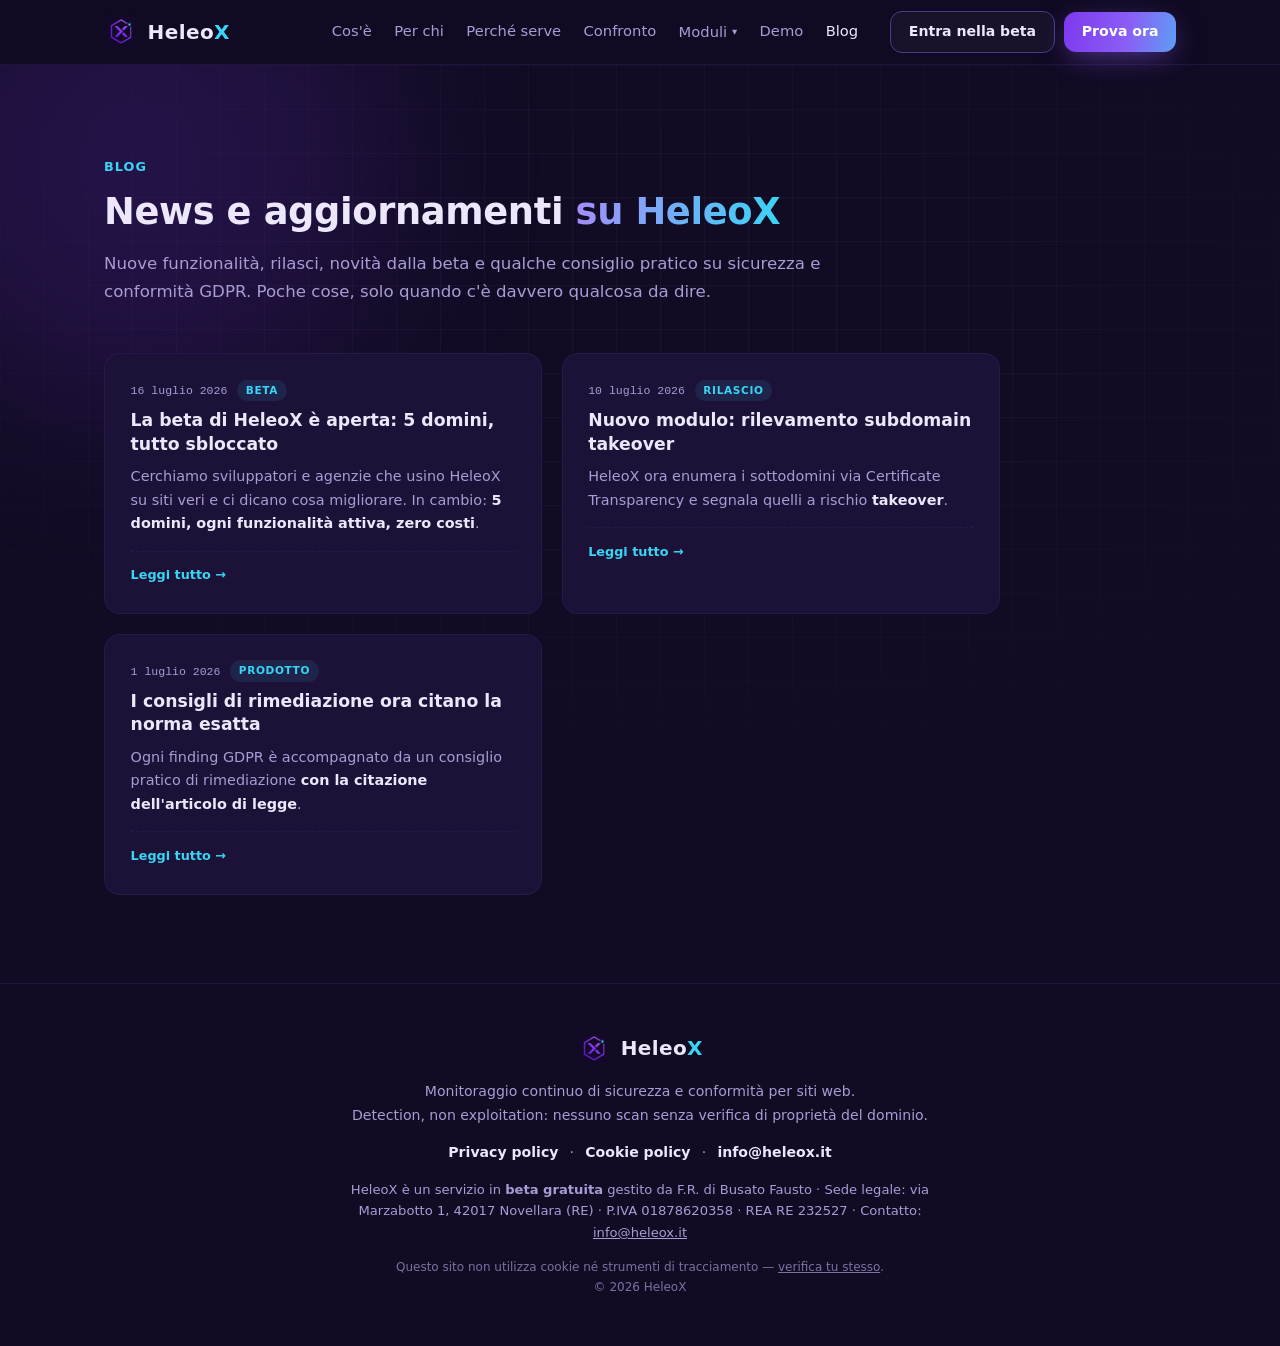
==== commit fd4be767: "Prezzi nascosti temporaneamente, sezione Demo al posto dei piani Piani e ogni menzione dei prezzi na" ====
--- a/blog.html
+++ b/blog.html
@@ -45,7 +45,9 @@
             <a href="modulo-conformita-gdpr.html">⚖️ Conformità GDPR AI</a>
           </div>
         </div>
-        <a href="index.html#piani">Piani</a>
+        <!-- PREZZI-TEMP: link Piani nascosto, al suo posto Demo -->
+        <a href="index.html#piani" hidden>Piani</a>
+        <a href="index.html#demo">Demo</a>
         <a href="blog.html" class="nav-active">Blog</a>
         <!-- CTA visibili solo dentro il menu mobile a comparsa -->
         <div class="nav-links-cta mobile-only">
--- a/styles.css
+++ b/styles.css
@@ -25,6 +25,12 @@
 * { margin: 0; padding: 0; box-sizing: border-box; }
 html { scroll-behavior: smooth; background: var(--bg); }
 
+/* PREZZI-TEMP: gli elementi legati a piani/prezzi sono nascosti con
+   l'attributo hidden (cerca "PREZZI-TEMP" nelle pagine). Questa regola
+   garantisce che hidden vinca su qualsiasi display impostato dal CSS;
+   può restare anche dopo la riattivazione dei prezzi. */
+[hidden] { display: none !important; }
+
 body {
   font-family: system-ui, "Segoe UI", Roboto, sans-serif;
   /* trasparente: sotto c'è .video-bg (html tiene il colore di base come fallback) */
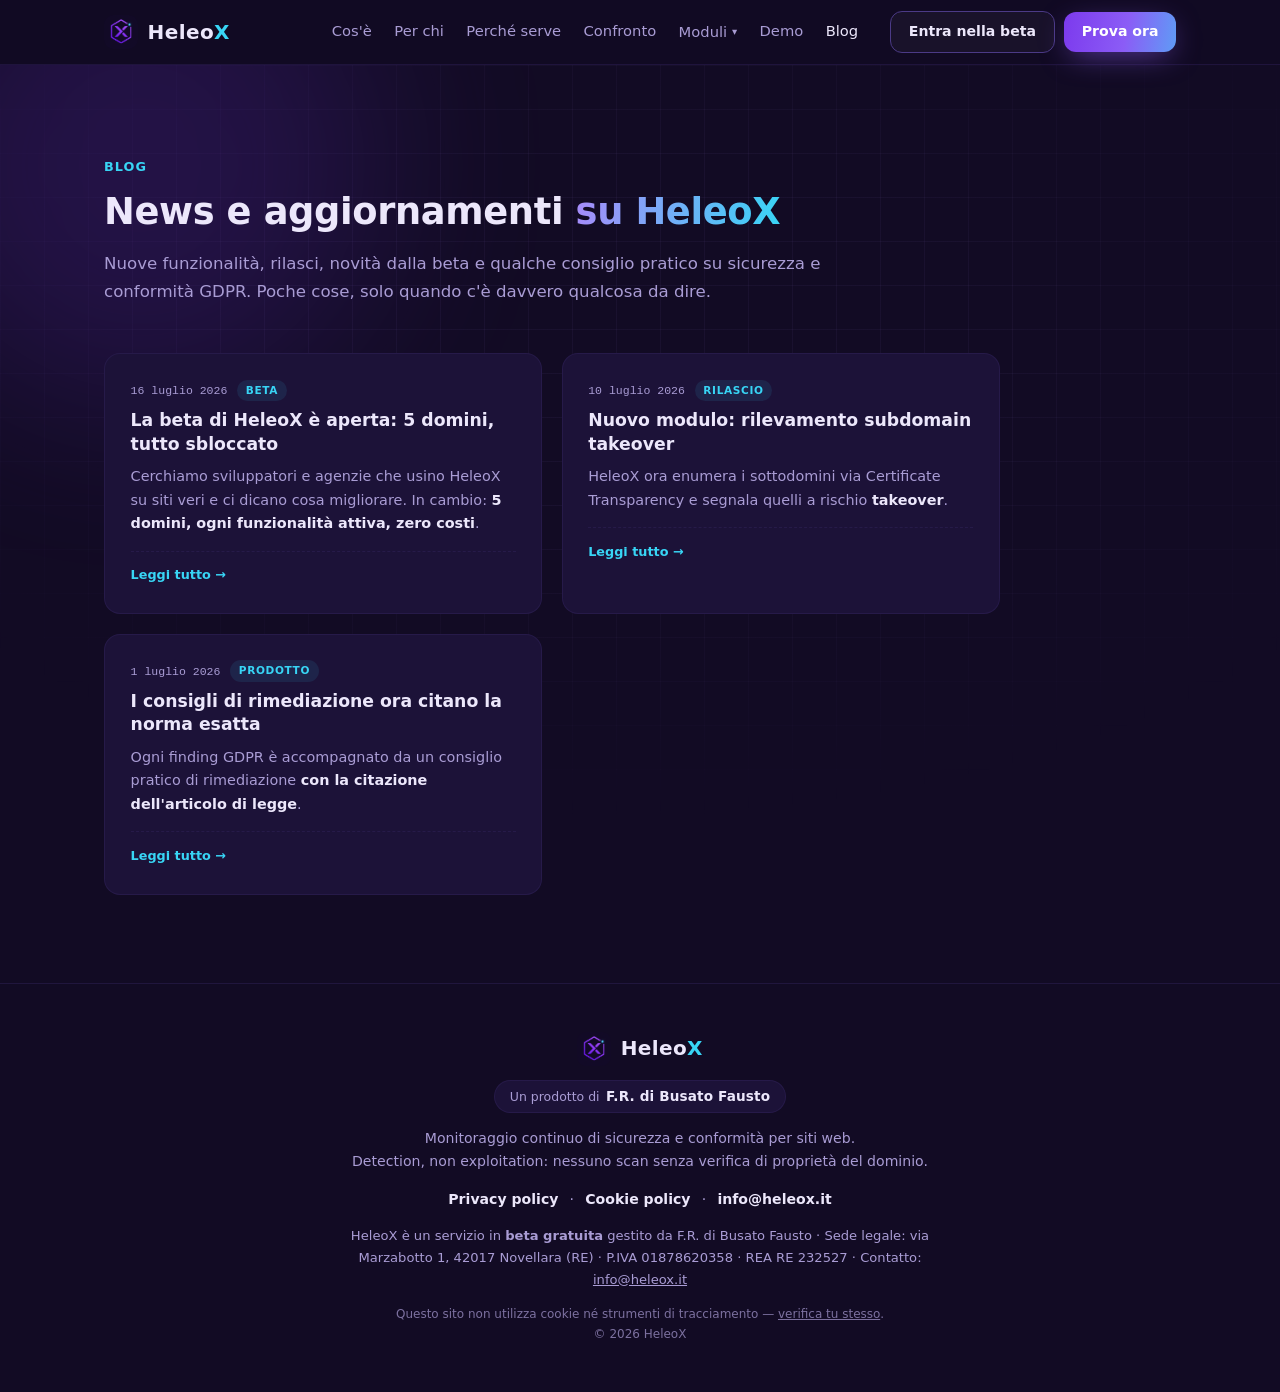
==== commit 6841dd42: "Chip «Un prodotto di F.R. di Busato Fausto»: hero (accanto alla pill) + footer di tutte le pagine; C" ====
--- a/blog.html
+++ b/blog.html
@@ -18,7 +18,7 @@
   <meta name="twitter:description" content="News e aggiornamenti su HeleoX: nuove funzionalità, rilasci, novità dalla beta e consigli su sicurezza e conformità GDPR." />
   <meta name="twitter:image" content="https://www.heleox.it/logo.png" />
   <link rel="icon" type="image/png" href="logo.png" />
-  <link rel="stylesheet" href="styles.css" />
+  <link rel="stylesheet" href="styles.css?v=6" />
 </head>
 <body>
 
@@ -112,6 +112,10 @@
         <img src="logo.png" alt="" class="brand-logo" />
         <span class="brand-name">Heleo<span class="accent">X</span></span>
       </div>
+      <a class="madeby" href="https://www.fr-busato.it" target="_blank" rel="noopener">
+        <span class="madeby-label">Un prodotto di</span>
+        <span class="madeby-name">F.R. di Busato Fausto</span>
+      </a>
       <p>Monitoraggio continuo di sicurezza e conformità per siti web.<br />Detection, non exploitation: nessuno scan senza verifica di proprietà del dominio.</p>
       <nav class="footer-links" aria-label="Note legali">
         <a href="privacy.html">Privacy policy</a>
--- a/styles.css
+++ b/styles.css
@@ -293,6 +293,53 @@
 .hero-cta.center { justify-content: center; }
 .hero-note { margin-top: 1.1rem; font-size: 0.86rem; color: var(--text-dim); }
 
+/* ---------- certificazioni privacy/GDPR nella hero ---------- */
+.hero-certs { margin-top: 1.7rem; display: flex; flex-direction: column; gap: 0.75rem; }
+.hero-certs-label {
+  font-size: 0.76rem; font-weight: 700; letter-spacing: 0.13em;
+  text-transform: uppercase; color: var(--text-dim);
+}
+.hero-certs-chips { display: flex; flex-wrap: wrap; gap: 0.8rem; }
+.cert-chip {
+  display: inline-flex; align-items: center; gap: 0.8rem;
+  padding: 0.55rem 1rem 0.55rem 0.6rem; border-radius: 12px;
+  border: 1px solid #4b3a86; background: #ffffff0a;
+  backdrop-filter: blur(6px);
+}
+.cert-chip-logo {
+  display: grid; place-items: center; flex: none;
+  height: 36px; padding: 0.3rem 0.55rem;
+  background: #ffffff; border-radius: 8px;
+}
+.cert-chip-logo img { height: 18px; width: auto; max-width: 150px; object-fit: contain; display: block; }
+.cert-chip-testo { display: flex; flex-direction: column; line-height: 1.3; max-width: 21rem; }
+.cert-chip-testo strong { font-size: 0.84rem; font-weight: 600; color: var(--text); }
+.cert-chip-testo em { font-style: normal; font-size: 0.73rem; color: var(--text-dim); }
+
+/* ---------- sezione #esperto ("Parla con un esperto") ---------- */
+/* Pannello in evidenza: ponte verso la consulenza di F.R. di Busato Fausto.
+   Card col bordo/glow viola del brand; riusa .cert-chip / .hero-cta.center / .btn. */
+.expert-panel {
+  position: relative; max-width: 52rem; margin: 0 auto;
+  padding: 3rem 2.5rem 2.6rem; text-align: center;
+  border-radius: 22px; border: 1px solid #7c5df0;
+  background: linear-gradient(150deg, #2b1a5ecc, #1c1238e6);
+  box-shadow: var(--shadow); overflow: hidden;
+}
+.expert-glow {
+  position: absolute; left: 20%; right: 20%; top: -45%; height: 320px;
+  background: radial-gradient(ellipse at center, #8b5cf655, transparent 70%);
+  filter: blur(40px); pointer-events: none;
+}
+.expert-inner { position: relative; z-index: 1; }
+.expert-panel .pill { margin-bottom: 1.2rem; }
+.expert-panel h2 { font-size: clamp(1.5rem, 3vw, 2.1rem); font-weight: 800; letter-spacing: -0.01em; line-height: 1.2; }
+.expert-lead { margin: 1rem auto 0; max-width: 40rem; color: var(--text-dim); font-size: 1.02rem; }
+.expert-lead strong { color: var(--text); }
+.expert-certs { display: flex; flex-wrap: wrap; justify-content: center; gap: 0.8rem; margin: 1.8rem auto; max-width: 44rem; }
+.expert-panel .hero-cta { gap: 1rem; align-items: center; justify-content: center; margin-top: 0.8rem; }
+@media (max-width: 600px) { .expert-panel { padding: 2.2rem 1.3rem 2rem; } }
+
 /* ---------- dashboard mockup ---------- */
 .dash-card {
   background: linear-gradient(160deg, var(--surface), var(--bg-2));
@@ -622,6 +669,20 @@
 .footer { border-top: 1px solid var(--border); padding: 3rem 0; }
 .footer-inner { text-align: center; display: flex; flex-direction: column; align-items: center; gap: 0.9rem; }
 .footer p { color: var(--text-dim); font-size: 0.88rem; max-width: 38rem; }
+/* chip "Un prodotto di F.R. di Busato Fausto" — richiamo all'azienda madre */
+.madeby {
+  display: inline-flex; align-items: baseline; gap: 0.4rem;
+  padding: 0.35rem 0.9rem; border: 1px solid var(--border); border-radius: 999px;
+  background: var(--surface); text-decoration: none; line-height: 1.4;
+}
+.madeby-label { color: var(--text-dim); font-size: 0.78rem; }
+.madeby-name { color: var(--text); font-size: 0.85rem; font-weight: 700; letter-spacing: 0.01em; }
+.madeby:hover { border-color: var(--cyan); }
+.madeby:hover .madeby-name { color: var(--cyan); }
+/* riga d'apertura dell'hero: pill + chip azienda madre fianco a fianco,
+   a capo su schermi stretti; il margine sotto passa dalla pill alla riga */
+.hero-toprow { display: flex; flex-wrap: wrap; align-items: center; gap: 0.6rem; margin-bottom: 1.4rem; }
+.hero-toprow .pill { margin-bottom: 0; }
 .footer-fine { font-size: 0.75rem !important; opacity: 0.7; }
 .footer-links { display: flex; gap: 0.7rem; align-items: center; font-size: 0.88rem; }
 .footer-links a { color: var(--text); text-decoration: none; font-weight: 600; }
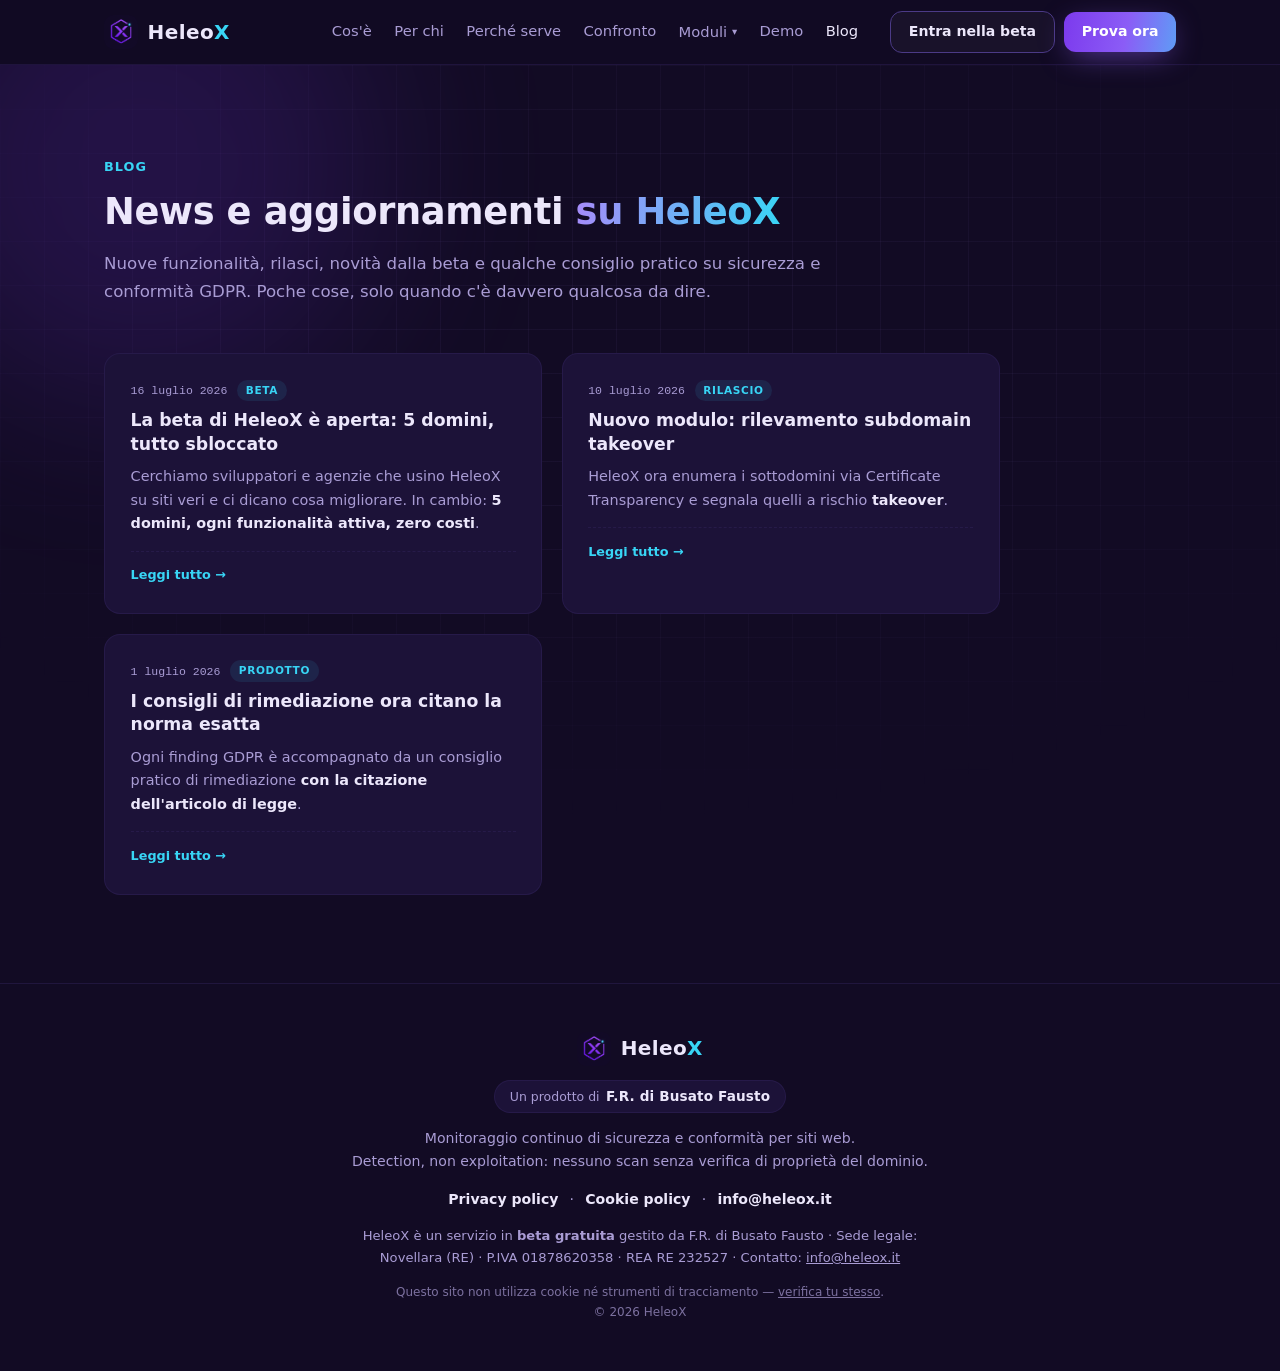
==== commit f4dd24f6: "Landing: sezione recensioni + indirizzo sede generico «Novellara (RE)» - Nuova zona "Recensioni" in " ====
--- a/blog.html
+++ b/blog.html
@@ -126,7 +126,7 @@
       </nav>
       <p class="footer-legal">
         HeleoX è un servizio in <strong>beta gratuita</strong> gestito da F.R. di Busato Fausto ·
-        Sede legale: via Marzabotto 1, 42017 Novellara (RE) · P.IVA 01878620358 · REA RE 232527 ·
+        Sede legale: Novellara (RE) · P.IVA 01878620358 · REA RE 232527 ·
         Contatto: <a href="mailto:info@heleox.it">info@heleox.it</a>
       </p>
       <p class="footer-fine">
--- a/styles.css
+++ b/styles.css
@@ -772,3 +772,85 @@
 
 .legal-back { display: inline-block; margin-bottom: 2rem; color: var(--text-dim); text-decoration: none; font-size: 0.9rem; }
 .legal-back:hover { color: var(--text); }
+
+/* ---------- recensioni ---------- */
+/* Stelle: ★ pieno color ambra su traccia smorzata, coerente con la palette. */
+.reviews-summary {
+  display: flex; align-items: center; gap: 0.9rem; flex-wrap: wrap;
+  margin-bottom: 2.2rem;
+}
+.reviews-avg-num { font-size: 2.2rem; font-weight: 800; line-height: 1; color: var(--text); }
+.reviews-avg-stars { display: inline-flex; gap: 0.12rem; font-size: 1.3rem; }
+.reviews-avg-stars .star { color: #4b3a86; }
+.reviews-avg-stars .star.on { color: var(--amber); }
+.reviews-count { color: var(--text-dim); font-size: 0.95rem; }
+
+.reviews-grid { display: grid; grid-template-columns: repeat(3, 1fr); gap: 1.2rem; }
+@media (max-width: 900px) { .reviews-grid { grid-template-columns: repeat(2, 1fr); } }
+@media (max-width: 600px) { .reviews-grid { grid-template-columns: 1fr; } }
+
+.review-card {
+  background: var(--surface); border: 1px solid var(--border); border-radius: var(--radius);
+  padding: 1.5rem; margin: 0; display: flex; flex-direction: column; gap: 0.8rem;
+  transition: transform 0.25s ease, border-color 0.25s ease;
+}
+.review-card:hover { transform: translateY(-4px); border-color: #6d4fd1; }
+.review-stars { display: inline-flex; gap: 0.12rem; font-size: 1.05rem; }
+.review-stars .star { color: #4b3a86; }
+.review-stars .star.on { color: var(--amber); }
+.review-text { font-size: 0.95rem; color: var(--text-dim); line-height: 1.6; }
+.review-text::before { content: "“"; }
+.review-text::after { content: "”"; }
+.review-author { display: flex; align-items: baseline; gap: 0.6rem; margin-top: auto; flex-wrap: wrap; }
+.review-name { font-weight: 700; color: var(--text); font-size: 0.92rem; }
+.review-date { font-size: 0.8rem; color: var(--text-dim); }
+
+.reviews-empty {
+  text-align: center; color: var(--text-dim); font-size: 0.98rem;
+  padding: 1.5rem 0 0.5rem;
+}
+
+/* ---------- form recensione ---------- */
+.review-form-wrap {
+  margin-top: 2.4rem; background: var(--surface); border: 1px solid var(--border);
+  border-radius: var(--radius); padding: 1.8rem 2rem;
+}
+.review-form-wrap h3 { font-size: 1.15rem; margin-bottom: 1.2rem; }
+.review-form { display: flex; flex-direction: column; gap: 1.1rem; }
+.rf-row { display: grid; grid-template-columns: 1fr auto; gap: 1.1rem; align-items: start; }
+@media (max-width: 600px) { .rf-row { grid-template-columns: 1fr; } }
+.rf-field { display: flex; flex-direction: column; gap: 0.4rem; }
+.rf-field > span, .rf-label { font-size: 0.85rem; font-weight: 600; color: var(--text); }
+.review-form input, .review-form textarea {
+  font: inherit; color: var(--text);
+  background: #ffffff08; border: 1px solid var(--border); border-radius: 12px;
+  padding: 0.7rem 0.9rem; width: 100%; resize: vertical;
+  transition: border-color 0.2s, box-shadow 0.2s;
+}
+.review-form input::placeholder, .review-form textarea::placeholder { color: var(--text-dim); }
+.review-form input:focus, .review-form textarea:focus {
+  outline: none; border-color: var(--primary); box-shadow: 0 0 0 3px #8b5cf633;
+}
+
+/* Selettore stelle interattivo (radiogroup di button) */
+.rf-stars { display: inline-flex; gap: 0.15rem; }
+.rf-star {
+  background: none; border: none; cursor: pointer; padding: 0.1rem;
+  font-size: 1.7rem; line-height: 1; color: #4b3a86;
+  transition: color 0.12s, transform 0.12s;
+}
+.rf-star:hover { transform: scale(1.12); }
+.rf-star.on { color: var(--amber); }
+.rf-star:focus-visible { outline: 2px solid var(--cyan); outline-offset: 2px; border-radius: 6px; }
+
+.rf-foot { display: flex; align-items: center; justify-content: space-between; gap: 1.2rem; flex-wrap: wrap; }
+.rf-note { font-size: 0.82rem; color: var(--text-dim); max-width: 34rem; }
+.rf-note strong { color: var(--text); }
+.rf-error { font-size: 0.88rem; color: var(--red); font-weight: 600; }
+.rf-ok {
+  font-size: 0.9rem; color: var(--emerald); font-weight: 600;
+  background: #34d39914; border: 1px solid #34d39940; border-radius: 12px; padding: 0.7rem 0.9rem;
+}
+@media (max-width: 600px) {
+  .rf-foot .btn { width: 100%; text-align: center; }
+}
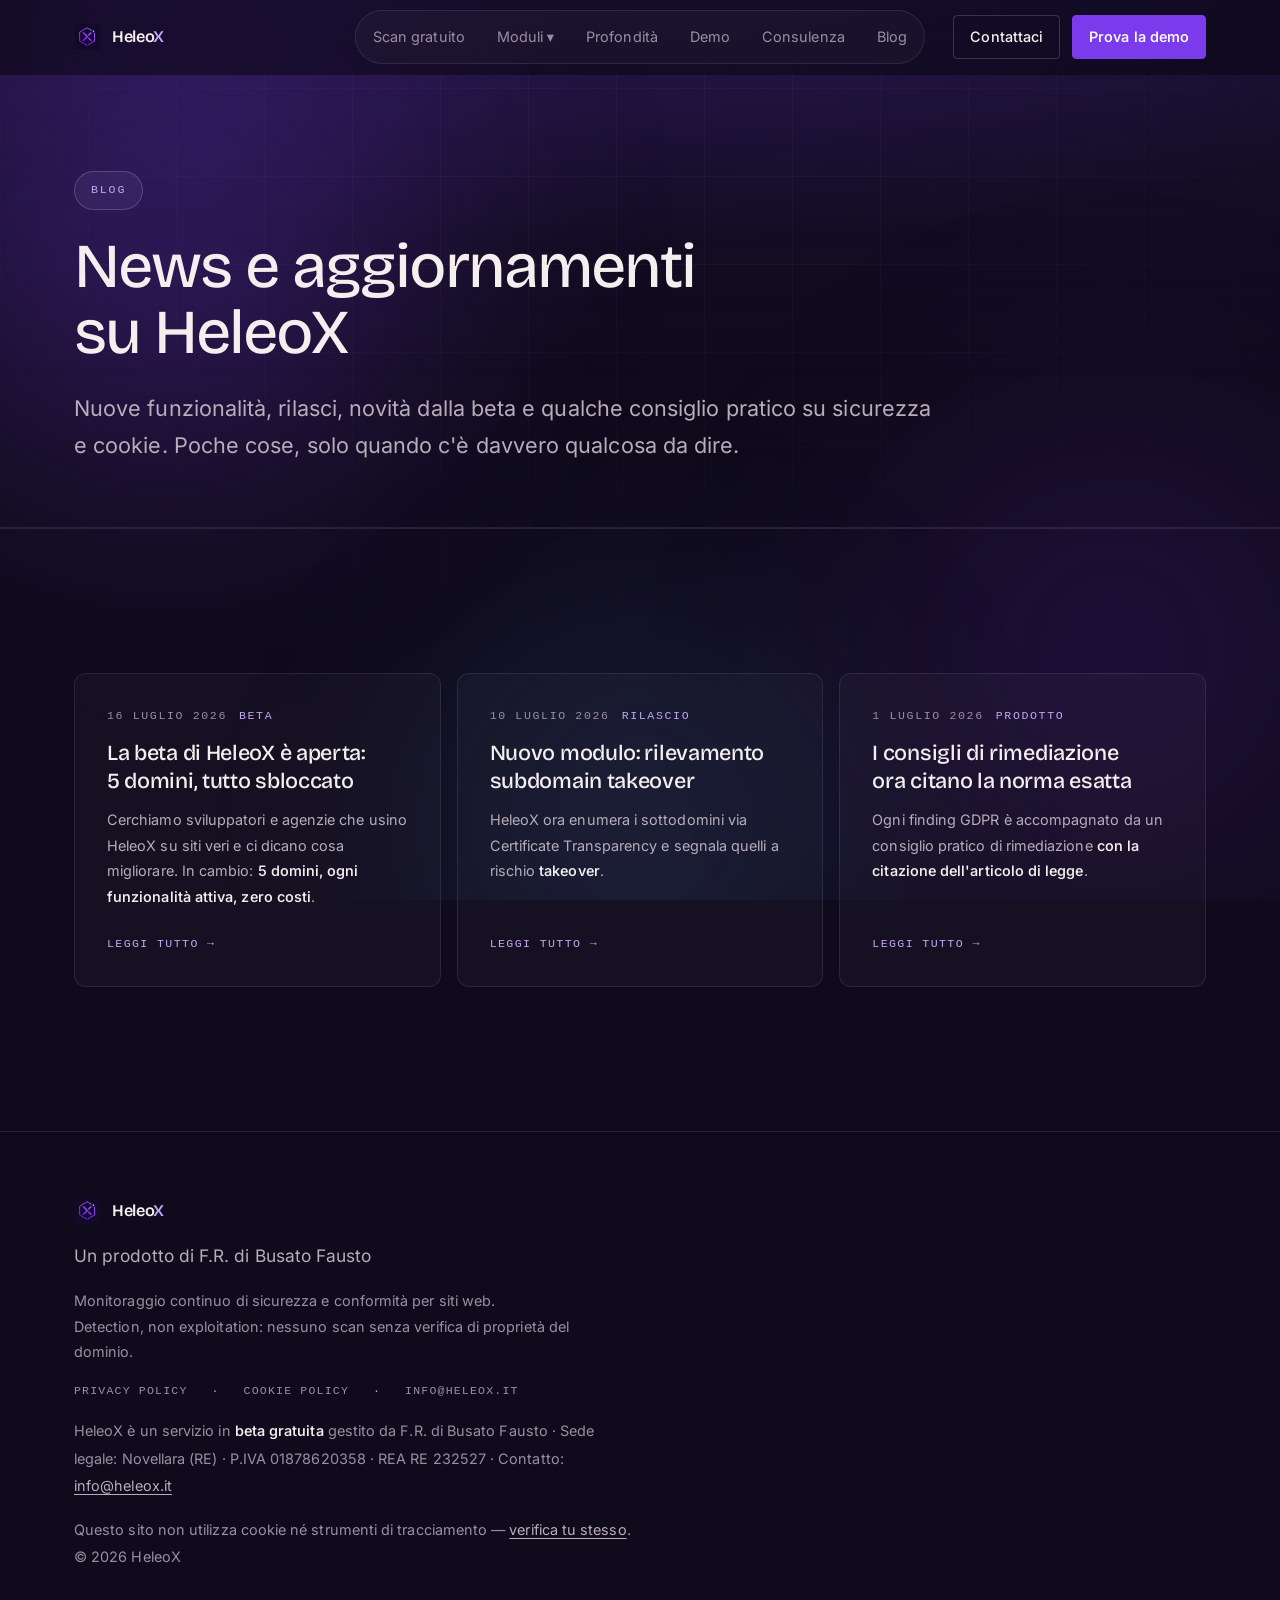
==== commit 3d3c0a53: "Redesign completo del sito — NON pubblicare finche' manca lo scan-esca - Sistema estratto in base.cs" ====
--- a/blog.html
+++ b/blog.html
@@ -18,70 +18,76 @@
   <meta name="twitter:description" content="News e aggiornamenti su HeleoX: nuove funzionalità, rilasci, novità dalla beta e consigli su sicurezza e conformità GDPR." />
   <meta name="twitter:image" content="https://www.heleox.it/logo.png" />
   <link rel="icon" type="image/png" href="logo.png" />
-  <link rel="stylesheet" href="styles.css?v=6" />
+  <!-- I due caratteri sono self-hosted (fonts/), come in home page. -->
+  <link rel="preload" href="fonts/bricolage-grotesque-wght.woff2" as="font" type="font/woff2" crossorigin />
+  <link rel="preload" href="fonts/inter-wght.woff2" as="font" type="font/woff2" crossorigin />
+  <link rel="stylesheet" href="base.css?v=1" />
+  <link rel="stylesheet" href="pagina.css?v=1" />
 </head>
 <body>
+
+  <!-- Stessa atmosfera della home: e' cio' che tiene insieme il sito. -->
+  <div class="atmo" aria-hidden="true">
+    <span class="glow glow-a"></span>
+    <span class="glow glow-b"></span>
+    <span class="glow glow-c"></span>
+  </div>
 
   <!-- ======================= NAV ======================= -->
   <header class="nav">
     <div class="container nav-inner">
       <a href="index.html" class="brand">
-        <img src="logo.png" alt="Logo HeleoX" class="brand-logo" />
+        <img src="logo.png" alt="Logo HeleoX" class="brand-logo" width="26" height="26" />
         <span class="brand-name">Heleo<span class="accent">X</span></span>
       </a>
       <nav class="nav-links" id="primaryNav">
-        <a href="index.html#cosa">Cos'è</a>
-        <a href="index.html#chi">Per chi</a>
-        <a href="index.html#perche">Perché serve</a>
-        <a href="index.html#confronto">Confronto</a>
+        <a href="index.html#scanner">Scan gratuito</a>
         <div class="nav-drop">
-          <button class="nav-drop-toggle" type="button" aria-haspopup="true">Moduli <span class="caret">▾</span></button>
+          <button class="nav-drop-toggle" type="button" aria-haspopup="true">Moduli &#9662;</button>
           <div class="nav-drop-menu">
-            <a href="modulo-security-headers.html">🛡️ Security Headers</a>
-            <a href="modulo-tls.html">🔐 TLS &amp; Certificati</a>
-            <a href="modulo-sottodomini.html">🕸️ Sottodomini dimenticati</a>
-            <a href="modulo-secret-esposti.html">🔑 Chiavi e secret esposti</a>
-            <a href="modulo-xss-sqli.html">💉 XSS &amp; SQL Injection</a>
-            <a href="modulo-conformita-gdpr.html">⚖️ Conformità GDPR AI</a>
+            <a href="modulo-security-headers.html">Security headers</a>
+            <a href="modulo-tls.html">TLS e certificati</a>
+            <a href="modulo-sottodomini.html">Sottodomini dimenticati</a>
+            <a href="modulo-secret-esposti.html">Chiavi e secret esposti</a>
+            <a href="modulo-xss-sqli.html">XSS e SQL injection</a>
+            <a href="modulo-conformita-gdpr.html">Cookie e consenso</a>
           </div>
         </div>
-        <!-- PREZZI-TEMP: link Piani nascosto, al suo posto Demo -->
-        <a href="index.html#piani" hidden>Piani</a>
+        <a href="index.html#profondita">Profondit&agrave;</a>
         <a href="index.html#demo">Demo</a>
-        <a href="blog.html" class="nav-active">Blog</a>
-        <!-- CTA visibili solo dentro il menu mobile a comparsa -->
+        <a href="index.html#esperto">Consulenza</a>
+        <a href="blog.html">Blog</a>
         <div class="nav-links-cta mobile-only">
-          <a href="index.html#beta" class="btn btn-ghost btn-block">Entra nella beta</a>
-          <a href="https://app.heleox.it" target="_blank" rel="noopener" class="btn btn-primary btn-block">Prova ora</a>
+          <a href="index.html#esperto" class="btn btn-block">Contattaci</a>
+          <a href="https://app.heleox.it" target="_blank" rel="noopener" class="btn btn-primary btn-block">Prova la demo</a>
         </div>
       </nav>
       <div class="nav-cta">
-        <a href="index.html#beta" class="btn btn-ghost btn-sm">Entra nella beta</a>
-        <a href="https://app.heleox.it" target="_blank" rel="noopener" class="btn btn-primary btn-sm">Prova ora</a>
+        <a href="index.html#esperto" class="btn btn-sm">Contattaci</a>
+        <a href="https://app.heleox.it" target="_blank" rel="noopener" class="btn btn-primary btn-sm">Prova la demo</a>
       </div>
-      <!-- Hamburger: visibile solo su mobile, apre/chiude .nav-links (JS) -->
       <button class="nav-toggle" type="button" aria-label="Apri il menu di navigazione" aria-expanded="false" aria-controls="primaryNav">
-        <span class="nav-toggle-bar"></span>
-        <span class="nav-toggle-bar"></span>
-        <span class="nav-toggle-bar"></span>
+        <span class="nav-toggle-bar"></span><span class="nav-toggle-bar"></span><span class="nav-toggle-bar"></span>
       </button>
     </div>
   </header>
 
   <!-- ======================= BLOG ======================= -->
-  <section class="section blog-hero" id="blog">
-    <div class="hero-bg" aria-hidden="true">
-      <div class="grid-overlay"></div>
-      <div class="glow glow-1"></div>
+  <section class="page-hero">
+    <div class="container">
+      <span class="page-badge">Blog</span>
+      <h1>News e aggiornamenti su HeleoX</h1>
+      <p class="lead">
+        Nuove funzionalità, rilasci, novità dalla beta e qualche consiglio pratico su sicurezza e
+        cookie. Poche cose, solo quando c'è davvero qualcosa da dire.
+      </p>
     </div>
+  </section>
+
+  <section class="section" id="blog">
     <div class="container">
-      <div class="section-head reveal">
-        <span class="eyebrow">Blog</span>
-        <h2>News e aggiornamenti <span class="gradient-text">su HeleoX</span></h2>
-        <p>
-          Nuove funzionalità, rilasci, novità dalla beta e qualche consiglio pratico su sicurezza e
-          conformità GDPR. Poche cose, solo quando c'è davvero qualcosa da dire.
-        </p>
+      <div class="sr-only">
+        <h2>Elenco degli articoli</h2>
       </div>
 
       <!-- I post vengono renderizzati da blog.js: per pubblicare una news
--- a/base.css
+++ b/base.css
@@ -0,0 +1,659 @@
+/* ============================================================================
+   HeleoX — base.css
+   Il sistema di design CONDIVISO da tutte le pagine del sito: caratteri,
+   token, reset, tipografia, atmosfera, barra di navigazione, bottoni,
+   pannelli, righe, piè di pagina e il livello delle animazioni.
+
+   Ogni pagina carica questo file piu' il proprio: la home aggiunge
+   home.css, le pagine dei moduli e i documenti aggiungono pagina.css.
+   Cosi' il sistema vive in un posto solo e non si sfilaccia in tredici.
+
+   Nessuna richiesta a domini terzi: i caratteri sono serviti da noi.
+   ========================================================================= */
+
+/* ------------------------------------------------- 0. FONT (self-hosted)
+   Due varianti variabili con il solo asse dei pesi: 40 e 47 KB in tutto, e
+   coprono ogni peso da 100 a 900 con un file ciascuna. Servite dal NOSTRO
+   dominio, non da Google Fonts: la promessa "nessuna richiesta a servizi
+   terzi" del footer vale anche per i caratteri.
+   Licenze in fonts/LICENSE-*.txt (SIL Open Font License).
+
+   font-display: swap → il testo si legge subito col carattere di sistema e
+   viene sostituito all'arrivo del file: mai una pagina senza testo. */
+@font-face {
+  font-family: "Bricolage Grotesque";
+  src: url("fonts/bricolage-grotesque-wght.woff2") format("woff2");
+  font-weight: 200 800;
+  font-display: swap;
+  font-style: normal;
+}
+@font-face {
+  font-family: "Inter var";
+  src: url("fonts/inter-wght.woff2") format("woff2");
+  font-weight: 100 900;
+  font-display: swap;
+  font-style: normal;
+}
+
+
+/* ---------------------------------------------------------------- 1. TOKEN */
+:root {
+  /* Toni alzati: il nero quasi assoluto rendeva la pagina cupa e faceva
+     sembrare ogni sezione un buco. Questi restano scuri ma hanno aria. */
+  /* Virati verso il caldo: gli inchiostri blu-grigi erano la ragione
+     principale della freddezza. Stessa luminosita', tinta piu' rosata. */
+  --void:    #100b1c;
+  --panel:   #191330;
+  --panel-2: #1f1839;
+  --line:    rgba(255, 255, 255, .09);
+  --line-2:  rgba(255, 255, 255, .17);
+
+  --ink-9: #f4efee;
+  --ink-7: #b8adba;
+  --ink-5: #9a8fa0;
+
+  /* Un solo accento. Il ciano resta per il laser e nient'altro. */
+  /* Il viola dei pulsanti porta testo bianco: #8b5cf6 stava a 4,23:1,
+     sotto soglia. Questo sta a 5,7:1. L'accento chiaro per il TESTO resta
+     --violet-lt, che sul fondo sta a 9,1:1. */
+  --violet:    #7c3aed;
+  --violet-lt: #c3a5f5;
+  --violet-dk: #5b21b6;
+  --beam:      #a78bfa;
+  --scan:      #38d5f5;   /* il ciano del logo: lo scanner, e nient'altro */
+
+  --sev-hi:  #ff6b6b;
+  --sev-med: #f0b429;
+  --sev-ok:  #35d0a5;
+
+  /* Bricolage per i titoli: grottesca contemporanea, con dettagli irregolari
+     che danno calore. Inter per il testo: neutra ma disegnata per lo schermo. */
+  --font-display: "Bricolage Grotesque", system-ui, -apple-system, "Segoe UI", sans-serif;
+  --font-ui: "Inter var", system-ui, -apple-system, "Segoe UI", Roboto, "Helvetica Neue", Arial, sans-serif;
+  --font-mono: ui-monospace, SFMono-Regular, "SF Mono", Menlo, Consolas, "Liberation Mono", monospace;
+
+  /* Scala tipografica: display grande ma non gigante, corpo generoso */
+  --step--2: clamp(.68rem,  .66rem + .08vw,  .74rem);
+  --step--1: clamp(.82rem,  .79rem + .14vw,  .9rem);
+  --step-0:  clamp(1rem,    .97rem + .18vw,  1.08rem);
+  --step-1:  clamp(1.15rem, 1.08rem + .34vw, 1.35rem);
+  --step-2:  clamp(1.5rem,  1.3rem  + .95vw, 2.05rem);
+  --step-3:  clamp(1.95rem, 1.6rem  + 1.7vw, 2.95rem);
+  --step-4:  clamp(2.4rem,  1.8rem  + 2.7vw, 3.9rem);
+
+  --sp-1: .25rem; --sp-2: .5rem;  --sp-3: .75rem; --sp-4: 1rem;
+  --sp-5: 1.5rem; --sp-6: 2rem;   --sp-7: 3rem;   --sp-8: 4rem;
+  --sp-9: 6rem;   --sp-10: 9rem;
+
+  --measure: 62ch;
+  --container: 1180px;
+  --r-sm: 4px;
+  --r:    8px;
+  --r-lg: 12px;
+
+  /* Durate allungate: sotto i 300ms un ingresso "scatta", sopra i 700
+     "scivola". La differenza fra animato e fluido sta quasi tutta qui. */
+  --dur-instant: 120ms;
+  --dur-fast:   260ms;
+  --dur-base:   440ms;
+  --dur-slow:   860ms;
+  --ease-out: cubic-bezier(.16, 1, .3, 1);
+  --ease-mid: cubic-bezier(.65, 0, .35, 1);
+  --ease-back: cubic-bezier(.34, 1.3, .64, 1);
+  /* curva lunga e morbida: e' quella che fa sembrare "fluido" invece che
+     "animato". Serve alle derive dello sfondo e agli ingressi. */
+  --ease-soft: cubic-bezier(.4, 0, .2, 1);
+}
+
+
+/* ------------------------------------------------------------- 2. RESET */
+*, *::before, *::after { box-sizing: border-box; }
+* { margin: 0; }
+
+html {
+  background: var(--void);
+  color-scheme: dark;
+  scroll-behavior: smooth;
+  scroll-padding-top: 6rem;
+}
+
+body {
+  font-family: var(--font-ui);
+  font-size: var(--step-0);
+  line-height: 1.78;
+  letter-spacing: .004em;
+  color: var(--ink-7);
+  background: var(--void);
+  -webkit-font-smoothing: antialiased;
+  overflow-x: hidden;
+}
+
+img, svg, video { display: block; max-width: 100%; height: auto; }
+a { color: inherit; text-decoration: none; }
+button { font: inherit; color: inherit; background: none; border: 0; }
+ul, ol { list-style: none; padding: 0; }
+[hidden] { display: none !important; }
+
+::selection { background: var(--violet); color: #fff; }
+:focus-visible {
+  outline: none;
+  box-shadow: 0 0 0 2px var(--void), 0 0 0 4px var(--violet-lt);
+  border-radius: var(--r-sm);
+}
+::-webkit-scrollbar { width: 9px; height: 9px; }
+::-webkit-scrollbar-track { background: var(--void); }
+::-webkit-scrollbar-thumb { background: #241d3d; border-radius: 6px; }
+::-webkit-scrollbar-thumb:hover { background: var(--violet-dk); }
+
+
+/* --------------------------------- 3. IMPILAMENTO (era un difetto reale)
+   Le sezioni devono stare sopra l'atmosfera ma SOTTO la barra. Prima la
+   regola generica `body > *` vinceva per specificita' sullo z-index della
+   barra e lo schiacciava a 1: le sezioni successive nel DOM finivano sopra
+   e coprivano la tendina "Moduli". Qui i livelli sono dichiarati una volta,
+   espliciti, e la barra li vince tutti. */
+.atmo        { z-index: 0; }
+body > .section, body > .hero, body > .footer { position: relative; z-index: 1; }
+body > .nav     { position: sticky; top: 0; z-index: 80; }
+body > .progress{ z-index: 90; }
+
+
+/* -------------------------------------- 4. ATMOSFERA — quasi niente
+   Una sola sorgente di luce fredda in alto, e una trama finissima. Le
+   macchie viola sfocate ovunque sono la firma del template: tolte. */
+.atmo { position: fixed; inset: 0; pointer-events: none; overflow: hidden; }
+/* Fondo continuo: un gradiente verticale che non finisce mai di colpo. */
+.atmo::before {
+  content: "";
+  position: absolute; inset: 0;
+  background:
+    radial-gradient(ellipse 120% 60% at 50% -10%, rgba(124, 58, 237, .22), transparent 62%),
+    linear-gradient(180deg, rgba(30, 20, 62, .55), rgba(13, 10, 27, 0) 42%);
+}
+.atmo::after {
+  content: "";
+  position: absolute; inset: 0;
+  background-image:
+    linear-gradient(rgba(255,255,255,.03) 1px, transparent 1px),
+    linear-gradient(90deg, rgba(255,255,255,.03) 1px, transparent 1px);
+  background-size: 88px 88px;
+  mask-image: radial-gradient(ellipse 90% 70% at 50% 20%, #000 10%, transparent 80%);
+}
+
+/* Tre sorgenti che derivano lentissime. Sono FISSE rispetto al viewport,
+   quindi il contenuto scorre sopra un'atmosfera sempre presente: e' quello
+   che toglie lo stacco fra l'apertura e il resto della pagina.
+   Solo transform e opacity → composizione GPU, nessun reflow. */
+.glow { position: absolute; border-radius: 50%; filter: blur(90px); will-change: transform; }
+.glow-a { width: 62vw; height: 62vw; left: -18vw; top: -14vw;
+  background: radial-gradient(circle, rgba(124, 58, 237, .34), transparent 68%); }
+.glow-b { width: 54vw; height: 54vw; right: -14vw; top: 34vh;
+  background: radial-gradient(circle, rgba(76, 29, 149, .30), transparent 70%); }
+.glow-c { width: 48vw; height: 48vw; left: 26vw; bottom: -18vw;
+  background: radial-gradient(circle, rgba(56, 120, 200, .18), transparent 72%); }
+.anim .glow-a { animation: float-a 46s var(--ease-soft) infinite alternate; }
+.anim .glow-b { animation: float-b 58s var(--ease-soft) infinite alternate; }
+.anim .glow-c { animation: float-a 72s var(--ease-soft) infinite alternate-reverse; }
+@keyframes float-a { to { transform: translate3d(9vw, 7vh, 0) scale(1.18); } }
+@keyframes float-b { to { transform: translate3d(-8vw, -9vh, 0) scale(.86); } }
+
+
+/* ============================ 5. IL RAGGIO DI SCANSIONE
+   Sta DENTRO il pannello d'esempio accanto al titolo, non sullo sfondo:
+   un raggio che attraversa tutta la pagina e' un effetto: dentro il
+   pannello e' la sonda che passa sul sito che sta controllando. Il
+   movimento cosi' dice qualcosa invece di decorare.
+
+   Il pannello e' alto quanto serve: l'elemento in movimento e' alto 100%
+   e porta la linea sul proprio bordo superiore, cosi' translateY(100%)
+   la porta esattamente a fondo pannello, qualunque sia l'altezza.
+   Solo transform e opacity: composizione GPU, nessun reflow. */
+.panel-scan {
+  position: absolute; inset: 0; z-index: 2;
+  pointer-events: none; overflow: hidden; border-radius: inherit;
+}
+.panel-scan i {
+  position: absolute; left: 0; right: 0; top: 0; height: 100%;
+  background:
+    /* la linea, sul bordo superiore dell'elemento */
+    linear-gradient(90deg, transparent, rgba(167,139,250,.28) 14%, var(--beam) 50%, rgba(167,139,250,.28) 86%, transparent)
+      0 0 / 100% 1px no-repeat,
+    /* alone simmetrico, centrato sulla linea: funziona in discesa e in salita */
+    linear-gradient(180deg, transparent, rgba(124,58,237,.20) 50%, transparent)
+      0 -70px / 100% 140px no-repeat;
+  will-change: transform;
+}
+.anim .panel-scan i { animation: panel-sweep 7s var(--ease-mid) infinite; }
+@keyframes panel-sweep {
+  0%   { transform: translateY(0);    opacity: 0; }
+  7%   { opacity: 1; }
+  43%  { transform: translateY(100%); opacity: 1; }
+  50%  { transform: translateY(100%); opacity: 1; }
+  93%  { opacity: 1; }
+  100% { transform: translateY(0);    opacity: 0; }
+}
+
+.progress {
+  position: fixed; top: 0; left: 0; right: 0; height: 1px;
+  background: var(--violet-lt);
+  transform: scaleX(var(--p, 0)); transform-origin: 0 50%;
+}
+@supports (animation-timeline: scroll()) {
+  .progress { transform: scaleX(0); animation: prog linear both; animation-timeline: scroll(root block); }
+}
+@keyframes prog { to { transform: scaleX(1); } }
+
+
+/* ------------------------------------------- 6. TIPOGRAFIA
+   Il peso fa piu' della dimensione: 800 su un titolo grande urla, 450 lo
+   rende costoso. Il tracking negativo cresce con la dimensione. */
+h1, h2, h3, h4 { font-family: var(--font-display); color: var(--ink-9); font-weight: 500; line-height: 1.14; text-wrap: balance; }
+h1 { font-size: var(--step-4); font-weight: 450; letter-spacing: -.032em; line-height: 1.06; }
+h2 { font-size: var(--step-3); font-weight: 450; letter-spacing: -.028em; }
+h3 { font-size: var(--step-1); font-weight: 500; letter-spacing: -.014em; line-height: 1.32; }
+h4 { font-size: var(--step-0); font-weight: 550; }
+
+p { max-width: var(--measure); }
+strong { color: var(--ink-9); font-weight: 550; }
+em { font-style: normal; color: var(--ink-9); }
+code, .mono { font-family: var(--font-mono); font-size: .92em; }
+.num { font-variant-numeric: tabular-nums; }
+
+/* etichetta monospazio: il segno grafico ricorrente di tutto l'impaginato */
+.eyebrow, .rail {
+  display: inline-block;
+  font-family: var(--font-mono);
+  font-size: var(--step--2);
+  letter-spacing: .2em;
+  text-transform: uppercase;
+  color: var(--ink-5);
+}
+.eyebrow .idx { color: var(--violet-lt); }
+
+/* usato UNA volta in tutta la pagina, sul titolo dell'hero */
+.grad-text {
+  background: linear-gradient(100deg, var(--ink-9) 12%, var(--violet-lt) 58%, #7dd3fc);
+  -webkit-background-clip: text; background-clip: text; color: transparent;
+}
+
+.sr-only {
+  position: absolute; width: 1px; height: 1px; padding: 0; margin: -1px;
+  overflow: hidden; clip-path: inset(50%); white-space: nowrap; border: 0;
+}
+
+
+/* ------------------------------------------------- 7. IMPALCATURA */
+.container { width: 100%; max-width: var(--container); margin-inline: auto; padding-inline: var(--sp-5); }
+
+/* Ogni sezione e' separata da un filetto a tutta larghezza: e' la
+   struttura, e sostituisce le scatole. */
+/* overflow-x: clip e non hidden — clip ritaglia senza creare un contenitore
+   di scorrimento, quindi gli elementi che entrano da destra non generano una
+   barra orizzontale e la barra sticky in cima resta sticky. */
+.section { padding-block: var(--sp-9); border-top: 1px solid var(--line); overflow-x: clip; }
+/* Nessun filetto subito sotto l'apertura: li' le due zone devono saldarsi,
+   e una riga da 1px e' esattamente la cucitura che si voleva togliere. */
+.hero + .section { border-top: 0; position: relative; }
+/* Il ponte: la sezione sotto l'apertura raccoglie il bagliore che scende e
+   lo spegne su 420px. Senza questo, per quanto si allunghi la luce dell'hero,
+   il punto in cui finisce resta una linea percepibile. */
+.hero + .section::before {
+  content: ""; position: absolute; left: 0; right: 0; top: 0; height: 560px;
+  pointer-events: none; z-index: -1;
+  background: linear-gradient(180deg,
+    rgba(150, 110, 250, 0) 0%,
+    rgba(150, 110, 250, .13) 30%,
+    rgba(124, 58, 237, .06) 62%,
+    transparent 100%);
+}
+@media (min-width: 900px) { .section { padding-block: var(--sp-10); } }
+
+/* Testata di sezione a due colonne, come nelle reference: a sinistra
+   l'indice, a destra il discorso. */
+.section-head { display: grid; gap: var(--sp-5); margin-bottom: var(--sp-8); }
+@media (min-width: 900px) {
+  .section-head { grid-template-columns: 190px 1fr; gap: var(--sp-8); align-items: start; }
+}
+.section-head h2 { margin-bottom: var(--sp-5); max-width: 22ch; }
+.section-head p { color: var(--ink-7); }
+
+
+/* ------------------------------------------------------ 8. BOTTONI */
+.btn {
+  display: inline-flex; align-items: center; justify-content: center; gap: var(--sp-2);
+  min-height: 46px; padding: var(--sp-3) var(--sp-5);
+  border: 1px solid var(--line-2); border-radius: var(--r-sm);
+  font-size: var(--step--1); font-weight: 500; color: var(--ink-9); cursor: pointer;
+  transition: background var(--dur-fast) var(--ease-mid),
+              border-color var(--dur-fast) var(--ease-mid),
+              transform var(--dur-instant) var(--ease-mid);
+}
+.btn:hover { background: rgba(255,255,255,.05); border-color: rgba(255,255,255,.28); }
+.btn:active { transform: translateY(1px); }
+.btn-primary {
+  background: var(--violet); border-color: var(--violet); color: #fff; font-weight: 550;
+}
+.btn-primary:hover { background: #8b5cf6; border-color: #8b5cf6; }
+.btn-lg { min-height: 54px; padding-inline: var(--sp-6); font-size: var(--step-0); }
+.btn-sm { min-height: 38px; padding: var(--sp-2) var(--sp-4); font-size: var(--step--1); }
+.btn-block { width: 100%; }
+.btn:disabled { opacity: .4; cursor: not-allowed; }
+
+.pill {
+  display: inline-flex; align-items: center; gap: var(--sp-3);
+  padding: var(--sp-2) var(--sp-4); text-align: center;
+  border: 1px solid var(--line); border-radius: 999px;
+  font-family: var(--font-mono); font-size: var(--step--2);
+  letter-spacing: .1em; text-transform: uppercase; color: var(--ink-5);
+}
+.pill-dot { flex: none; width: 6px; height: 6px; border-radius: 50%; background: var(--sev-ok); }
+.anim .pill-dot { animation: breathe 2.6s var(--ease-mid) infinite; }
+@keyframes breathe {
+  0%, 100% { box-shadow: 0 0 0 0 rgba(53, 208, 165, .5); }
+  50%      { box-shadow: 0 0 0 6px rgba(53, 208, 165, 0); }
+}
+
+
+/* --------------------------------------------------------- 9. NAV */
+.nav {
+  background: rgba(8, 6, 15, .55);
+  backdrop-filter: blur(16px); -webkit-backdrop-filter: blur(16px);
+  border-bottom: 1px solid transparent;
+  transition: background var(--dur-base) var(--ease-mid), border-color var(--dur-base) var(--ease-mid);
+}
+.nav.is-scrolled { background: rgba(8, 6, 15, .9); border-bottom-color: var(--line); }
+.nav-inner { position: relative; display: flex; align-items: center; gap: var(--sp-5); min-height: 74px; transition: min-height var(--dur-base) var(--ease-mid); }
+.nav.is-scrolled .nav-inner { min-height: 62px; }
+
+.brand { display: flex; align-items: center; gap: var(--sp-3); margin-right: auto; }
+.brand-logo { width: 26px; height: 26px; }
+.brand-name { font-family: var(--font-display); font-weight: 600; font-size: 1.02rem; letter-spacing: -.02em; color: var(--ink-9); }
+.brand-name .accent { color: var(--violet-lt); }
+
+.nav-links {
+  display: none; align-items: center; gap: var(--sp-2);
+  position: absolute; left: 50%; translate: -50% 0;
+  padding: 5px; border-radius: 999px; white-space: nowrap;
+  max-width: calc(100% - 420px);
+  border: 1px solid var(--line); background: rgba(255,255,255,.03);
+}
+.nav-links > a, .nav-drop-toggle {
+  padding: var(--sp-2) var(--sp-3); border-radius: 999px; white-space: nowrap;
+  font-size: var(--step--1); color: var(--ink-5); cursor: pointer;
+  transition: color var(--dur-fast) var(--ease-mid), background var(--dur-fast) var(--ease-mid);
+}
+.nav-links > a:hover, .nav-drop-toggle:hover { color: var(--ink-9); background: rgba(255,255,255,.06); }
+
+.nav-drop { position: relative; }
+.nav-drop-menu {
+  position: absolute; top: calc(100% + 14px); left: 50%; translate: -50% 0; min-width: 268px; padding: var(--sp-2);
+  background: #120e22; border: 1px solid var(--line-2); border-radius: var(--r);
+  box-shadow: 0 30px 70px -24px rgba(0, 0, 0, .95);
+  opacity: 0; visibility: hidden; transform: translateY(-6px);
+  transition: opacity var(--dur-fast) var(--ease-out), transform var(--dur-fast) var(--ease-out), visibility var(--dur-fast);
+}
+.nav-drop:hover .nav-drop-menu,
+.nav-drop:focus-within .nav-drop-menu,
+.nav-drop.open .nav-drop-menu { opacity: 1; visibility: visible; transform: none; }
+.nav-drop-menu a {
+  display: block; padding: var(--sp-3) var(--sp-4); border-radius: var(--r-sm);
+  font-size: var(--step--1); color: var(--ink-7);
+  transition: background var(--dur-instant), color var(--dur-instant);
+}
+.nav-drop-menu a:hover { background: rgba(255,255,255,.06); color: var(--ink-9); }
+
+.nav-cta { display: none; gap: var(--sp-3); }
+.nav-toggle { display: flex; flex-direction: column; gap: 5px; padding: var(--sp-3); cursor: pointer; }
+.nav-toggle-bar { display: block; width: 21px; height: 1.5px; background: var(--ink-9); }
+.mobile-only { display: block; }
+
+@media (min-width: 1060px) {
+  .nav-links, .nav-cta { display: flex; }
+  .nav-toggle, .mobile-only { display: none; }
+}
+@media (max-width: 1059px) {
+  .nav-links {
+    position: absolute; top: 100%; left: 0; right: 0; translate: none;
+    display: none; flex-direction: column; align-items: stretch; gap: 0;
+    padding: var(--sp-4); border-radius: 0;
+    background: #0d0a19; border: 0; border-bottom: 1px solid var(--line);
+  }
+  .nav.open .nav-links { display: flex; }
+  .nav-links > a, .nav-drop-toggle { padding: var(--sp-3) 0; text-align: left; }
+  .nav-drop-menu {
+    position: static; translate: none; opacity: 1; visibility: visible; transform: none; display: none;
+    border: 0; box-shadow: none; background: transparent; border-radius: 0;
+    padding-left: var(--sp-3); border-left: 1px solid var(--line);
+  }
+  .nav-drop.open .nav-drop-menu { display: block; }
+  .nav-links-cta { display: grid; gap: var(--sp-3); margin-top: var(--sp-4); }
+}
+
+
+/* ============ 11. PANNELLO — usato solo per i due strumenti veri */
+.panel {
+  position: relative; overflow: hidden;
+  border: 1px solid var(--line-2); border-radius: var(--r-lg);
+  background: linear-gradient(180deg, var(--panel-2), var(--panel));
+  box-shadow: 0 40px 90px -50px rgba(0,0,0,1);
+}
+.panel-head {
+  display: flex; align-items: center; gap: var(--sp-3);
+  padding: var(--sp-4) var(--sp-5); border-bottom: 1px solid var(--line);
+}
+.panel-dots { display: flex; gap: 5px; }
+.panel-dots i { width: 7px; height: 7px; border-radius: 50%; background: #2a2246; }
+.panel-title { font-family: var(--font-mono); font-size: var(--step--2); color: var(--ink-5); letter-spacing: .08em; }
+.panel-title b { color: var(--ink-9); font-weight: 500; }
+.panel-state {
+  margin-left: auto; display: inline-flex; align-items: center; gap: var(--sp-2);
+  font-family: var(--font-mono); font-size: var(--step--2);
+  color: var(--sev-ok); text-transform: uppercase; letter-spacing: .14em;
+}
+.panel-body { padding: var(--sp-5); }
+.panel-meta {
+  display: flex; flex-wrap: wrap; gap: var(--sp-2) var(--sp-5);
+  padding-bottom: var(--sp-5); margin-bottom: var(--sp-4); border-bottom: 1px solid var(--line);
+  font-family: var(--font-mono); font-size: var(--step--2); color: var(--ink-5); letter-spacing: .04em;
+}
+.panel-meta b { color: var(--ink-9); font-weight: 500; }
+
+
+/* -------------------------------------- 14. RIGHE (al posto delle card)
+   Le reference non incasellano tutto: usano righe separate da filetti.
+   Costa meno inchiostro e sembra molto piu' costoso. */
+.rows { border-top: 1px solid var(--line); }
+.row {
+  display: grid; gap: var(--sp-3);
+  padding-block: var(--sp-6);
+  border-bottom: 1px solid var(--line);
+  transition: background var(--dur-base) var(--ease-mid);
+}
+@media (min-width: 900px) {
+  .row { grid-template-columns: 56px 300px 1fr auto; gap: var(--sp-6); align-items: baseline; }
+}
+a.row { position: relative; }
+a.row::before {
+  content: ""; position: absolute; inset: 0 -var(--sp-4); pointer-events: none;
+  background: linear-gradient(90deg, rgba(139,92,246,.10), transparent 62%);
+  opacity: 0; transition: opacity var(--dur-base) var(--ease-soft);
+}
+a.row:hover::before { opacity: 1; }
+a.row .row-title { transition: transform var(--dur-base) var(--ease-out), color var(--dur-base) var(--ease-soft); }
+a.row:hover .row-title { transform: translateX(6px); color: var(--violet-lt); }
+a.row .row-go { transition: transform var(--dur-base) var(--ease-out), color var(--dur-fast) var(--ease-soft); }
+a.row:hover .row-go { transform: translateX(5px); }
+.row-idx { font-family: var(--font-mono); font-size: var(--step--2); color: var(--violet-lt); letter-spacing: .12em; }
+.row-title { color: var(--ink-9); font-size: var(--step-1); font-weight: 500; letter-spacing: -.012em; }
+.row-txt { font-size: var(--step--1); color: var(--ink-7); max-width: 58ch; }
+.row-go { font-family: var(--font-mono); font-size: var(--step--2); letter-spacing: .12em; text-transform: uppercase; color: var(--ink-5); white-space: nowrap; transition: color var(--dur-fast); }
+a.row:hover .row-go { color: var(--violet-lt); }
+.row.is-key .row-title { color: var(--violet-lt); }
+
+/* metriche: numeri grandi separati da filetti verticali */
+.metrics { display: grid; gap: 0; border-top: 1px solid var(--line); }
+@media (min-width: 620px)  { .metrics { grid-template-columns: 1fr 1fr; } }
+@media (min-width: 1000px) { .metrics { grid-template-columns: repeat(4, 1fr); } }
+.metric { padding: var(--sp-6) var(--sp-5) var(--sp-6) 0; border-bottom: 1px solid var(--line); }
+@media (min-width: 620px) { .metric + .metric { border-left: 1px solid var(--line); padding-left: var(--sp-5); } }
+@media (min-width: 1000px) { .metrics .metric:nth-child(3) { border-left: 1px solid var(--line); } }
+.metric-num { display: block; font-family: var(--font-display); font-size: var(--step-2); font-weight: 500; letter-spacing: -.03em; color: var(--ink-9); font-variant-numeric: tabular-nums; }
+.metric-label { display: block; margin-top: var(--sp-2); font-size: var(--step--1); color: var(--ink-7); max-width: 30ch; }
+.metric-src { display: block; margin-top: var(--sp-4); font-family: var(--font-mono); font-size: var(--step--2); color: var(--ink-5); text-transform: uppercase; letter-spacing: .14em; }
+
+/* due colonne di confronto, senza scatole */
+.depth { display: grid; gap: var(--sp-8); border-top: 1px solid var(--line); padding-top: var(--sp-7); }
+@media (min-width: 860px) { .depth { grid-template-columns: 1fr 1fr; gap: var(--sp-9); } }
+.depth-col h3 { margin-bottom: var(--sp-5); font-size: var(--step-0); font-family: var(--font-mono); font-weight: 400; letter-spacing: .16em; text-transform: uppercase; color: var(--ink-5); }
+.depth-col.is-us h3 { color: var(--violet-lt); }
+.depth-list { display: grid; gap: var(--sp-4); font-size: var(--step--1); }
+.depth-list li { display: grid; grid-template-columns: auto 1fr; gap: var(--sp-4); align-items: start; padding-bottom: var(--sp-4); border-bottom: 1px solid var(--line); }
+.depth-list li:last-child { border-bottom: 0; }
+.mark { font-family: var(--font-mono); color: var(--ink-5); }
+.is-us .mark { color: var(--violet-lt); }
+
+/* personas */
+.personas { display: grid; border-top: 1px solid var(--line); }
+@media (min-width: 680px)  { .personas { grid-template-columns: 1fr 1fr; } }
+@media (min-width: 1080px) { .personas { grid-template-columns: repeat(4, 1fr); } }
+.persona { padding: var(--sp-6) var(--sp-5) var(--sp-6) 0; border-bottom: 1px solid var(--line); }
+@media (min-width: 680px) { .persona:nth-child(even) { border-left: 1px solid var(--line); padding-left: var(--sp-5); } }
+@media (min-width: 1080px) { .persona + .persona { border-left: 1px solid var(--line); padding-left: var(--sp-5); } }
+.persona-rail { display: block; font-family: var(--font-mono); font-size: var(--step--2); letter-spacing: .16em; color: var(--violet-lt); }
+.persona h3 { margin: var(--sp-3) 0; font-size: var(--step-0); }
+.persona p { font-size: var(--step--1); max-width: none; }
+.persona-plan { display: block; margin-top: var(--sp-4); font-family: var(--font-mono); font-size: var(--step--2); color: var(--ink-5); }
+
+/* striscia punteggio */
+.strip { display: grid; gap: var(--sp-5); align-items: center; margin-top: var(--sp-7); padding-top: var(--sp-6); border-top: 1px solid var(--line); }
+@media (min-width: 860px) { .strip { grid-template-columns: 1fr auto; gap: var(--sp-8); } }
+.strip h3 { margin-bottom: var(--sp-2); }
+.strip p { font-size: var(--step--1); }
+.grade-scale { display: flex; gap: 1px; }
+.grade { display: grid; place-items: center; width: 42px; height: 42px; border-radius: var(--r-sm); font-family: var(--font-mono); font-size: var(--step--1); color: #08060f; }
+.g-a { background: var(--sev-ok); } .g-b { background: #8fd44a; } .g-c { background: var(--sev-med); }
+.g-d { background: #f2803c; }       .g-f { background: var(--sev-hi); }
+
+
+/* --------------------------------------------- 17. CONSULENZA + BETA */
+.expert, .beta-inner {
+  position: relative; overflow: hidden; text-align: center;
+  padding: var(--sp-9) var(--sp-6);
+  border: 1px solid var(--line-2); border-radius: var(--r-lg);
+  background:
+    radial-gradient(ellipse 80% 120% at 50% 0%, rgba(139,92,246,.16), transparent 62%),
+    linear-gradient(180deg, var(--panel-2), var(--panel));
+}
+.expert h2, .beta h2 { margin: var(--sp-5) auto; max-width: 22ch; }
+.expert-lead { margin-inline: auto; font-size: var(--step-1); }
+.creds { max-width: 820px; margin: var(--sp-8) auto 0; }
+.creds-label {
+  display: block; margin-bottom: var(--sp-4);
+  font-family: var(--font-mono); font-size: var(--step--2);
+  letter-spacing: .2em; text-transform: uppercase; color: var(--violet-lt);
+}
+.creds-grid { display: grid; gap: var(--sp-4); text-align: left; }
+@media (min-width: 660px) { .creds-grid { grid-template-columns: 1fr 1fr; } }
+.cred {
+  display: flex; flex-direction: column; gap: var(--sp-3);
+  padding: var(--sp-5);
+  border: 1px solid var(--line-2); border-radius: var(--r);
+  background: rgba(255,255,255,.035);
+  transition: border-color var(--dur-base) var(--ease-soft), background var(--dur-base) var(--ease-soft);
+}
+.cred:hover { border-color: rgba(195,165,245,.4); background: rgba(195,165,245,.07); }
+.cred-logo { display: flex; align-items: center; min-height: 22px; }
+/* i loghi restano leggibili: prima erano schiariti fino a sparire */
+.cred-logo img { filter: grayscale(1) brightness(3.4); opacity: .95; }
+.cred-title { font-size: var(--step-0); font-weight: 550; line-height: 1.35; color: var(--ink-9); }
+.cred-org {
+  font-family: var(--font-mono); font-size: var(--step--2);
+  letter-spacing: .14em; text-transform: uppercase; color: var(--ink-5);
+}
+.beta-inner { display: flex; flex-direction: column; align-items: center; gap: var(--sp-5); }
+.beta-logo { width: 40px; opacity: .9; }
+.beta p { font-size: var(--step-1); }
+
+
+/* --------------------------------------------- 20. FOOTER */
+.footer { padding-block: var(--sp-8); border-top: 1px solid var(--line); }
+.footer-inner { display: flex; flex-direction: column; gap: var(--sp-4); align-items: flex-start; }
+.footer p { font-size: var(--step--1); color: var(--ink-5); }
+.footer-links { display: flex; flex-wrap: wrap; gap: var(--sp-5); font-family: var(--font-mono); font-size: var(--step--2); letter-spacing: .1em; text-transform: uppercase; }
+.footer-links a { color: var(--ink-5); }
+.footer-links a:hover { color: var(--violet-lt); }
+.footer-legal, .footer-fine { font-size: var(--step--2); line-height: 1.9; color: var(--ink-5); }
+.footer-fine a, .footer-legal a { color: var(--ink-7); text-decoration: underline; text-underline-offset: 3px; }
+
+
+/* --------------------------------------------- 21. ENTRATE
+   Lo stato invisibile vive SOLO sotto .anim, che il JS aggiunge quando le
+   animazioni sono consentite. Senza JS, o con prefers-reduced-motion, la
+   pagina e' gia' tutta visibile: mai una pagina bianca. */
+.anim .reveal { opacity: 0; transform: translateY(78px) scale(.95); }
+.anim .reveal.visible { opacity: 1; transform: none; transition: opacity var(--dur-slow) var(--ease-out), transform var(--dur-slow) var(--ease-back); }
+.anim .reveal.delay-1 { transition-delay: 80ms; }
+.anim .reveal.delay-2 { transition-delay: 160ms; }
+.anim .reveal.delay-3 { transition-delay: 240ms; }
+
+/* Ingresso laterale: le sezioni arrivano da destra e da sinistra a
+   alternanza. Lo spostamento e' contenuto (56px) — oltre diventa un
+   carosello, e con overflow-x nascosto sul body non produce barre. */
+.anim .from-left  { opacity: 0; transform: translateX(-190px) scale(.9) rotate(-1.1deg); }
+.anim .from-right { opacity: 0; transform: translateX(190px) scale(.9) rotate(1.1deg); }
+.anim .from-left.visible, .anim .from-right.visible {
+  opacity: 1; transform: none;
+  transition: opacity 1s var(--ease-soft), transform 1.05s var(--ease-out);
+}
+
+.anim .stagger > * { opacity: 0; transform: translateY(84px) scale(.93); }
+.anim .stagger.visible > * { opacity: 1; transform: none; transition: opacity var(--dur-slow) var(--ease-out), transform var(--dur-slow) var(--ease-back); }
+.anim .stagger.visible > *:nth-child(1) { transition-delay: 0ms; }
+.anim .stagger.visible > *:nth-child(2) { transition-delay: 90ms; }
+.anim .stagger.visible > *:nth-child(3) { transition-delay: 180ms; }
+.anim .stagger.visible > *:nth-child(4) { transition-delay: 270ms; }
+.anim .stagger.visible > *:nth-child(5) { transition-delay: 360ms; }
+.anim .stagger.visible > *:nth-child(6) { transition-delay: 450ms; }
+
+@supports (animation-timeline: view()) {
+  .anim .reveal, .anim .stagger > * {
+    animation: rise-in linear both;
+    animation-timeline: view();
+    animation-range: entry 2% cover 38%;
+  }
+  .anim .from-left  { animation: slide-l linear both; animation-timeline: view(); animation-range: entry 0% cover 44%; }
+  .anim .from-right { animation: slide-r linear both; animation-timeline: view(); animation-range: entry 0% cover 44%; }
+  @keyframes slide-l { from { opacity: 0; transform: translateX(-190px) scale(.9) rotate(-1.1deg); } to { opacity: 1; transform: none; } }
+  @keyframes slide-r { from { opacity: 0; transform: translateX(190px) scale(.9) rotate(1.1deg);  } to { opacity: 1; transform: none; } }
+  .anim .stagger > *:nth-child(2) { animation-range: entry 4% cover 30%; }
+  .anim .stagger > *:nth-child(3) { animation-range: entry 4% cover 34%; }
+  .anim .stagger > *:nth-child(4) { animation-range: entry 4% cover 38%; }
+  .anim .stagger > *:nth-child(5) { animation-range: entry 4% cover 42%; }
+  .anim .stagger > *:nth-child(6) { animation-range: entry 4% cover 46%; }
+  @keyframes rise-in { from { opacity: 0; transform: translateY(84px) scale(.93); } to { opacity: 1; transform: none; } }
+
+  .anim .panel-hero {
+    animation: hero-lift linear both;
+    animation-timeline: scroll(root block);
+    animation-range: 0 680px;
+  }
+  @keyframes hero-lift { to { transform: translateY(-30px); } }
+
+  .anim .bars .bar-fill {
+    animation: bar-grow linear both; animation-timeline: view(); animation-range: entry 10% cover 40%;
+  }
+  @keyframes bar-grow { from { transform: scaleY(0); } to { transform: scaleY(1); } }
+}
+
+
+/* --------------------------------------- 22. MOVIMENTO RIDOTTO */
+@media (prefers-reduced-motion: reduce) {
+  *, *::before, *::after {
+    animation-duration: .01ms !important;
+    animation-iteration-count: 1 !important;
+    transition-duration: .01ms !important;
+    scroll-behavior: auto !important;
+  }
+  html { scroll-behavior: auto; }
+  .panel-scan { display: none; }
+}
--- a/pagina.css
+++ b/pagina.css
@@ -0,0 +1,193 @@
+/* ============================================================================
+   HeleoX — pagina.css
+   Le pagine interne: moduli, blog e documenti legali. Va caricato DOPO
+   base.css, che porta il sistema (caratteri, token, barra, piè di pagina).
+
+   Qui c'è solo ciò che la home non ha: la testata compatta delle pagine
+   interne, i blocchi dei moduli, il blog e l'impaginato dei documenti.
+   ========================================================================= */
+
+/* -------------------------------------- 1. TESTATA DELLE PAGINE INTERNE
+   Non è l'apertura della home: non deve occupare uno schermo intero né
+   rubare la scena al contenuto. Stessa luce, un terzo dell'altezza. */
+.page-hero {
+  position: relative; overflow-x: clip;
+  padding-block: var(--sp-9) var(--sp-8);
+  border-bottom: 1px solid var(--line);
+}
+.page-hero::before {
+  content: ""; position: absolute; left: 50%; top: -40%; translate: -50% 0;
+  width: min(1200px, 130vw); height: 130%; pointer-events: none; z-index: -1;
+  background: radial-gradient(ellipse 44% 54% at 50% 40%, rgba(124, 58, 237, .3), transparent 68%);
+  filter: blur(10px);
+}
+.page-hero .eyebrow { margin-bottom: var(--sp-4); }
+.page-hero h1 { max-width: 20ch; margin-bottom: var(--sp-5); }
+.page-hero .lead { font-size: var(--step-1); line-height: 1.7; max-width: 62ch; color: var(--ink-7); }
+
+/* pastiglia del modulo, al posto della vecchia emoji dentro un riquadro */
+.page-badge {
+  display: inline-flex; align-items: center; gap: var(--sp-3);
+  margin-bottom: var(--sp-5); padding: var(--sp-2) var(--sp-4);
+  border: 1px solid var(--line-2); border-radius: 999px;
+  background: rgba(195,165,245,.08);
+  font-family: var(--font-mono); font-size: var(--step--2);
+  letter-spacing: .16em; text-transform: uppercase; color: var(--violet-lt);
+}
+
+/* ------------------------------------------------- 2. BLOCCHI DEI MODULI */
+.module-block { padding-block: var(--sp-7); border-bottom: 1px solid var(--line); }
+.module-block:last-of-type { border-bottom: 0; }
+.module-block h2 { margin-bottom: var(--sp-5); max-width: 24ch; }
+.module-block > p { margin-bottom: var(--sp-4); }
+.module-block ul { display: grid; gap: var(--sp-4); max-width: 74ch; }
+.module-block li {
+  position: relative; padding-left: var(--sp-6);
+  font-size: var(--step-0); list-style: none;
+}
+.module-block li::before {
+  content: "—"; position: absolute; left: 0; top: 0;
+  font-family: var(--font-mono); color: var(--violet-lt);
+}
+
+.module-callout {
+  margin-top: var(--sp-6); padding: var(--sp-6);
+  border: 1px solid var(--line-2); border-left: 2px solid var(--violet-lt);
+  border-radius: var(--r);
+  background: linear-gradient(110deg, rgba(124,58,237,.14), rgba(255,255,255,.02));
+  font-size: var(--step-0); color: var(--ink-7);
+}
+.module-callout strong { color: var(--ink-9); }
+
+.module-cta {
+  display: flex; flex-wrap: wrap; gap: var(--sp-3);
+  margin-top: var(--sp-8); padding-top: var(--sp-7); border-top: 1px solid var(--line);
+}
+
+/* ------------------------------------------------------------ 3. BLOG */
+.blog-grid { display: grid; gap: var(--sp-4); }
+@media (min-width: 720px)  { .blog-grid { grid-template-columns: 1fr 1fr; } }
+@media (min-width: 1040px) { .blog-grid { grid-template-columns: repeat(3, 1fr); } }
+.blog-card {
+  display: flex; flex-direction: column; gap: var(--sp-3); text-align: left;
+  padding: var(--sp-6); border: 1px solid var(--line); border-radius: var(--r-lg);
+  background: rgba(255,255,255,.028); cursor: pointer;
+  transition: transform var(--dur-base) var(--ease-out),
+              border-color var(--dur-base) var(--ease-soft),
+              background var(--dur-base) var(--ease-soft);
+}
+.blog-card:hover { transform: translateY(-4px); border-color: var(--line-2); background: rgba(195,165,245,.06); }
+.blog-card .news-meta {
+  display: flex; gap: var(--sp-3);
+  font-family: var(--font-mono); font-size: var(--step--2);
+  letter-spacing: .14em; text-transform: uppercase;
+}
+.blog-card .news-date { color: var(--ink-5); }
+.blog-card .news-tag { color: var(--violet-lt); }
+.blog-title { font-family: var(--font-display); font-size: var(--step-1); font-weight: 500; color: var(--ink-9); letter-spacing: -.014em; line-height: 1.3; }
+.blog-text { font-size: var(--step--1); color: var(--ink-7); max-width: none; }
+.blog-more {
+  margin-top: auto; padding-top: var(--sp-3);
+  font-family: var(--font-mono); font-size: var(--step--2);
+  letter-spacing: .12em; text-transform: uppercase; color: var(--violet-lt);
+  transition: transform var(--dur-base) var(--ease-out);
+}
+.blog-card:hover .blog-more { transform: translateX(5px); }
+.blog-empty { font-family: var(--font-mono); font-size: var(--step--1); color: var(--ink-5); }
+
+/* finestra dell'articolo */
+/* Un <dialog> chiuso e' gia' display:none: dichiarare display:grid senza
+   condizione lo renderebbe visibile sempre, anche da chiuso. */
+.blog-modal { border: 0; padding: 0; max-width: none; max-height: none; background: none; }
+.blog-modal[open] {
+  position: fixed; inset: 0; z-index: 120; display: grid; place-items: center;
+  width: 100%; height: 100%;
+  padding: var(--sp-5); background: rgba(8, 5, 16, .82);
+  backdrop-filter: blur(8px); -webkit-backdrop-filter: blur(8px);
+}
+.blog-modal::backdrop { background: rgba(8, 5, 16, .6); }
+.modal-card {
+  position: relative; width: min(760px, 100%); max-height: 84vh; overflow-y: auto;
+  padding: var(--sp-8) var(--sp-7);
+  border: 1px solid var(--line-2); border-radius: var(--r-lg);
+  background: linear-gradient(180deg, var(--panel-2), var(--panel));
+  box-shadow: 0 50px 110px -40px rgba(0,0,0,1);
+}
+.modal-close {
+  position: absolute; top: var(--sp-4); right: var(--sp-4);
+  width: 38px; height: 38px; border-radius: 50%; cursor: pointer;
+  border: 1px solid var(--line-2); color: var(--ink-7); font-size: 1.1rem;
+  transition: background var(--dur-fast) var(--ease-soft), color var(--dur-fast) var(--ease-soft);
+}
+.modal-close:hover { background: rgba(255,255,255,.07); color: var(--ink-9); }
+.modal-date, .modal-tag {
+  font-family: var(--font-mono); font-size: var(--step--2);
+  letter-spacing: .14em; text-transform: uppercase;
+}
+.modal-date { color: var(--ink-5); }
+.modal-tag { color: var(--violet-lt); }
+.modal-title { margin: var(--sp-3) 0 var(--sp-5); }
+.modal-body p { margin-bottom: var(--sp-4); }
+
+/* ------------------------------------------------- 4. DOCUMENTI LEGALI
+   Testo lungo: la leggibilità viene prima di tutto. Misura contenuta,
+   titoli distanziati, tabelle che respirano. */
+/* Queste pagine NON hanno un .container dentro: il contenuto sta
+   direttamente in <main class="legal-page">. La larghezza e i margini
+   li porta quindi il contenitore stesso. */
+.legal-page {
+  width: 100%; max-width: 900px; margin-inline: auto;
+  padding: var(--sp-8) var(--sp-5) var(--sp-9);
+}
+.legal-page h2 {
+  margin: var(--sp-8) 0 var(--sp-4); padding-top: var(--sp-6);
+  border-top: 1px solid var(--line); font-size: var(--step-2);
+}
+.legal-page h2:first-of-type { border-top: 0; padding-top: 0; margin-top: var(--sp-6); }
+.legal-page h3 { margin: var(--sp-6) 0 var(--sp-3); }
+.legal-page p, .legal-page li { max-width: 72ch; }
+.legal-page p { margin-bottom: var(--sp-4); }
+.legal-page ul { display: grid; gap: var(--sp-3); margin-bottom: var(--sp-5); padding-left: 0; }
+.legal-page ol { display: grid; gap: var(--sp-3); margin-bottom: var(--sp-5); padding-left: var(--sp-5); }
+.legal-page ul li {
+  position: relative; padding-left: var(--sp-5); list-style: none;
+}
+.legal-page ul li::before {
+  content: "·"; position: absolute; left: 0; top: 0;
+  color: var(--violet-lt); font-family: var(--font-mono);
+}
+.legal-page ol { list-style: decimal; }
+.legal-page ol li { list-style: decimal; }
+.legal-page a { color: var(--violet-lt); text-decoration: underline; text-underline-offset: 3px; }
+.legal-page strong { color: var(--ink-9); }
+
+.legal-updated {
+  display: inline-block; margin-bottom: var(--sp-6);
+  font-family: var(--font-mono); font-size: var(--step--2);
+  letter-spacing: .14em; text-transform: uppercase; color: var(--ink-5);
+}
+.legal-back {
+  display: inline-block; margin-bottom: var(--sp-5);
+  font-family: var(--font-mono); font-size: var(--step--2);
+  letter-spacing: .12em; text-transform: uppercase; color: var(--ink-5);
+  transition: color var(--dur-fast) var(--ease-soft);
+}
+.legal-back:hover { color: var(--violet-lt); }
+.legal-box {
+  margin: var(--sp-6) 0; padding: var(--sp-6);
+  border: 1px solid var(--line-2); border-radius: var(--r);
+  background: rgba(255,255,255,.03);
+}
+.legal-box p:last-child { margin-bottom: 0; }
+
+.legal-table-wrap { overflow-x: auto; margin: var(--sp-6) 0; }
+.legal-table-wrap table { width: 100%; border-collapse: collapse; font-size: var(--step--1); min-width: 560px; }
+.legal-table-wrap th, .legal-table-wrap td {
+  padding: var(--sp-4); text-align: left; vertical-align: top;
+  border-bottom: 1px solid var(--line);
+}
+.legal-table-wrap th {
+  font-family: var(--font-mono); font-size: var(--step--2); font-weight: 400;
+  letter-spacing: .12em; text-transform: uppercase; color: var(--ink-5);
+}
+.legal-table-wrap td:first-child { color: var(--ink-9); }
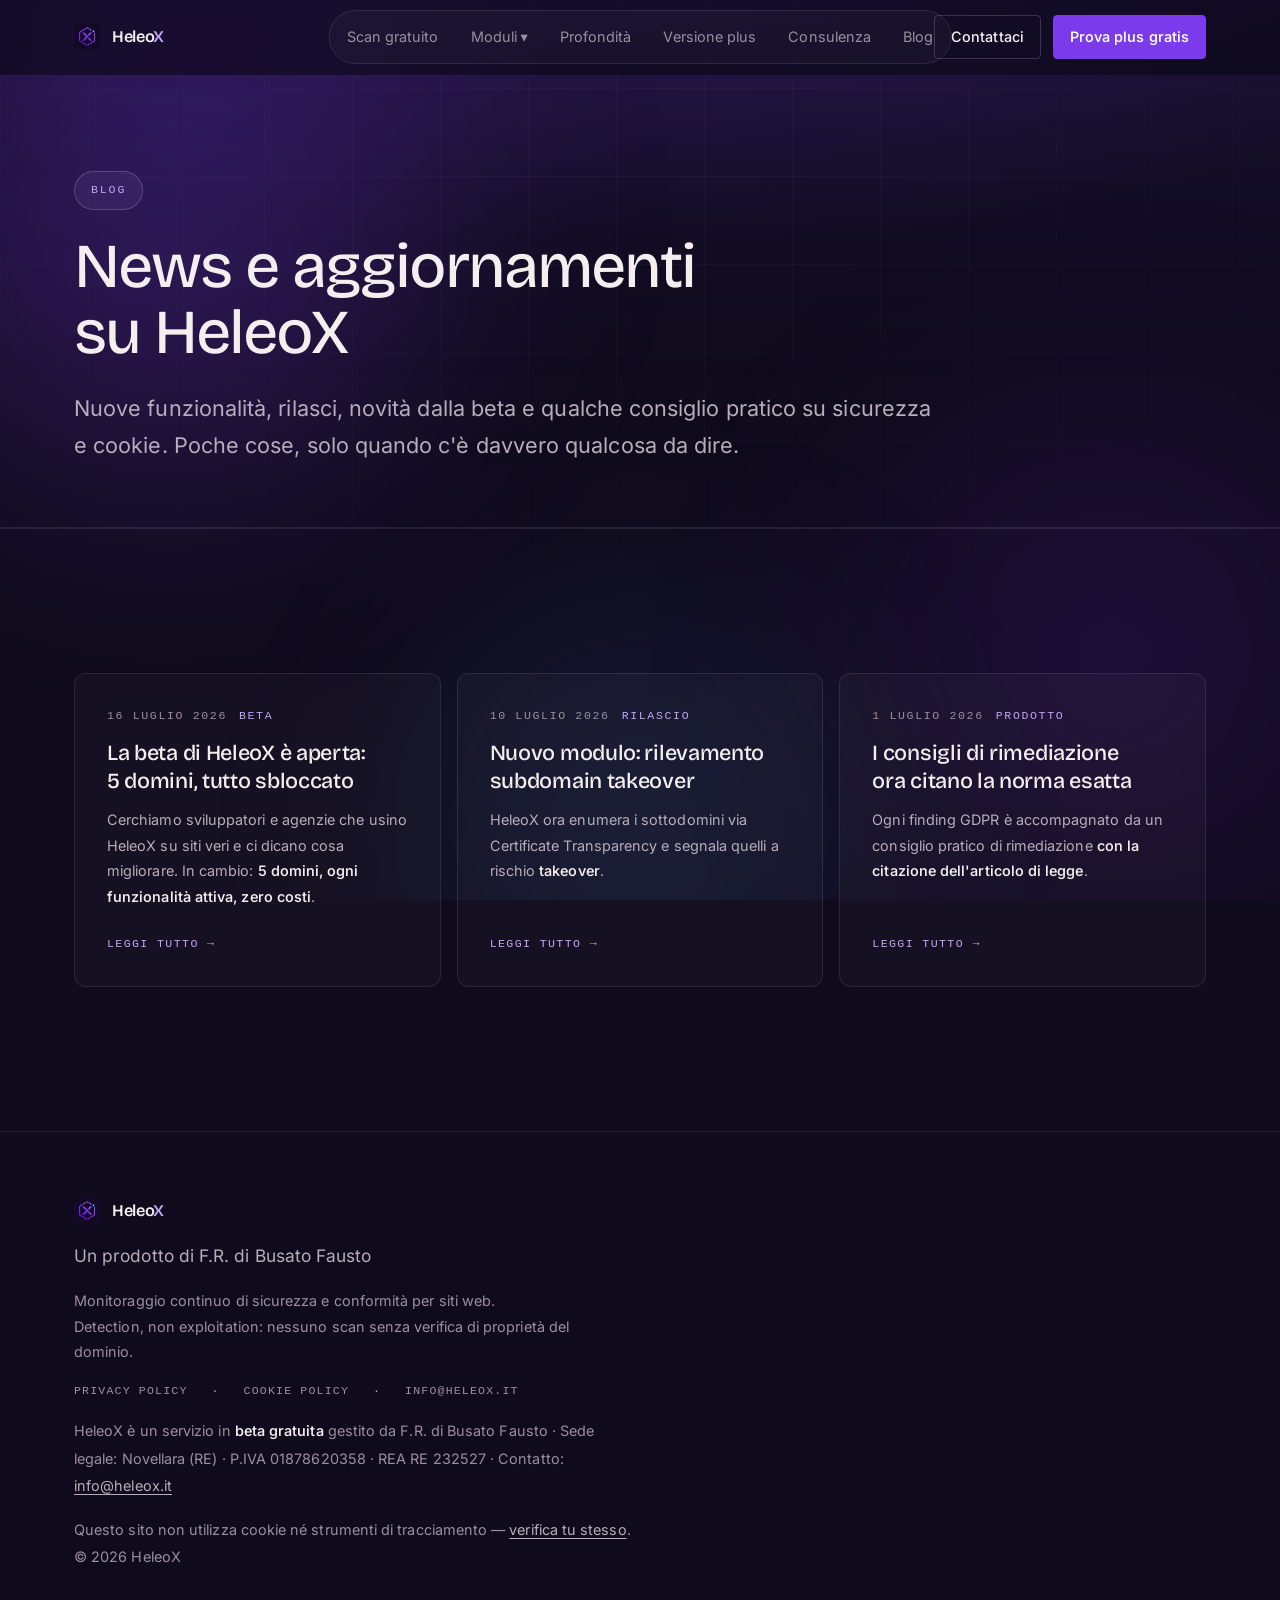
==== commit 982a95ee: "feat(landing): report dello scan-esca + reframe "versione plus" - Riscritto avviaScanEsca(): chiama " ====
--- a/blog.html
+++ b/blog.html
@@ -54,17 +54,17 @@
           </div>
         </div>
         <a href="index.html#profondita">Profondit&agrave;</a>
-        <a href="index.html#demo">Demo</a>
+        <a href="index.html#demo">Versione plus</a>
         <a href="index.html#esperto">Consulenza</a>
         <a href="blog.html">Blog</a>
         <div class="nav-links-cta mobile-only">
           <a href="index.html#esperto" class="btn btn-block">Contattaci</a>
-          <a href="https://app.heleox.it" target="_blank" rel="noopener" class="btn btn-primary btn-block">Prova la demo</a>
+          <a href="https://app.heleox.it" target="_blank" rel="noopener" class="btn btn-primary btn-block">Prova la versione plus gratuitamente</a>
         </div>
       </nav>
       <div class="nav-cta">
         <a href="index.html#esperto" class="btn btn-sm">Contattaci</a>
-        <a href="https://app.heleox.it" target="_blank" rel="noopener" class="btn btn-primary btn-sm">Prova la demo</a>
+        <a href="https://app.heleox.it" target="_blank" rel="noopener" class="btn btn-primary btn-sm">Prova plus gratis</a>
       </div>
       <button class="nav-toggle" type="button" aria-label="Apri il menu di navigazione" aria-expanded="false" aria-controls="primaryNav">
         <span class="nav-toggle-bar"></span><span class="nav-toggle-bar"></span><span class="nav-toggle-bar"></span>
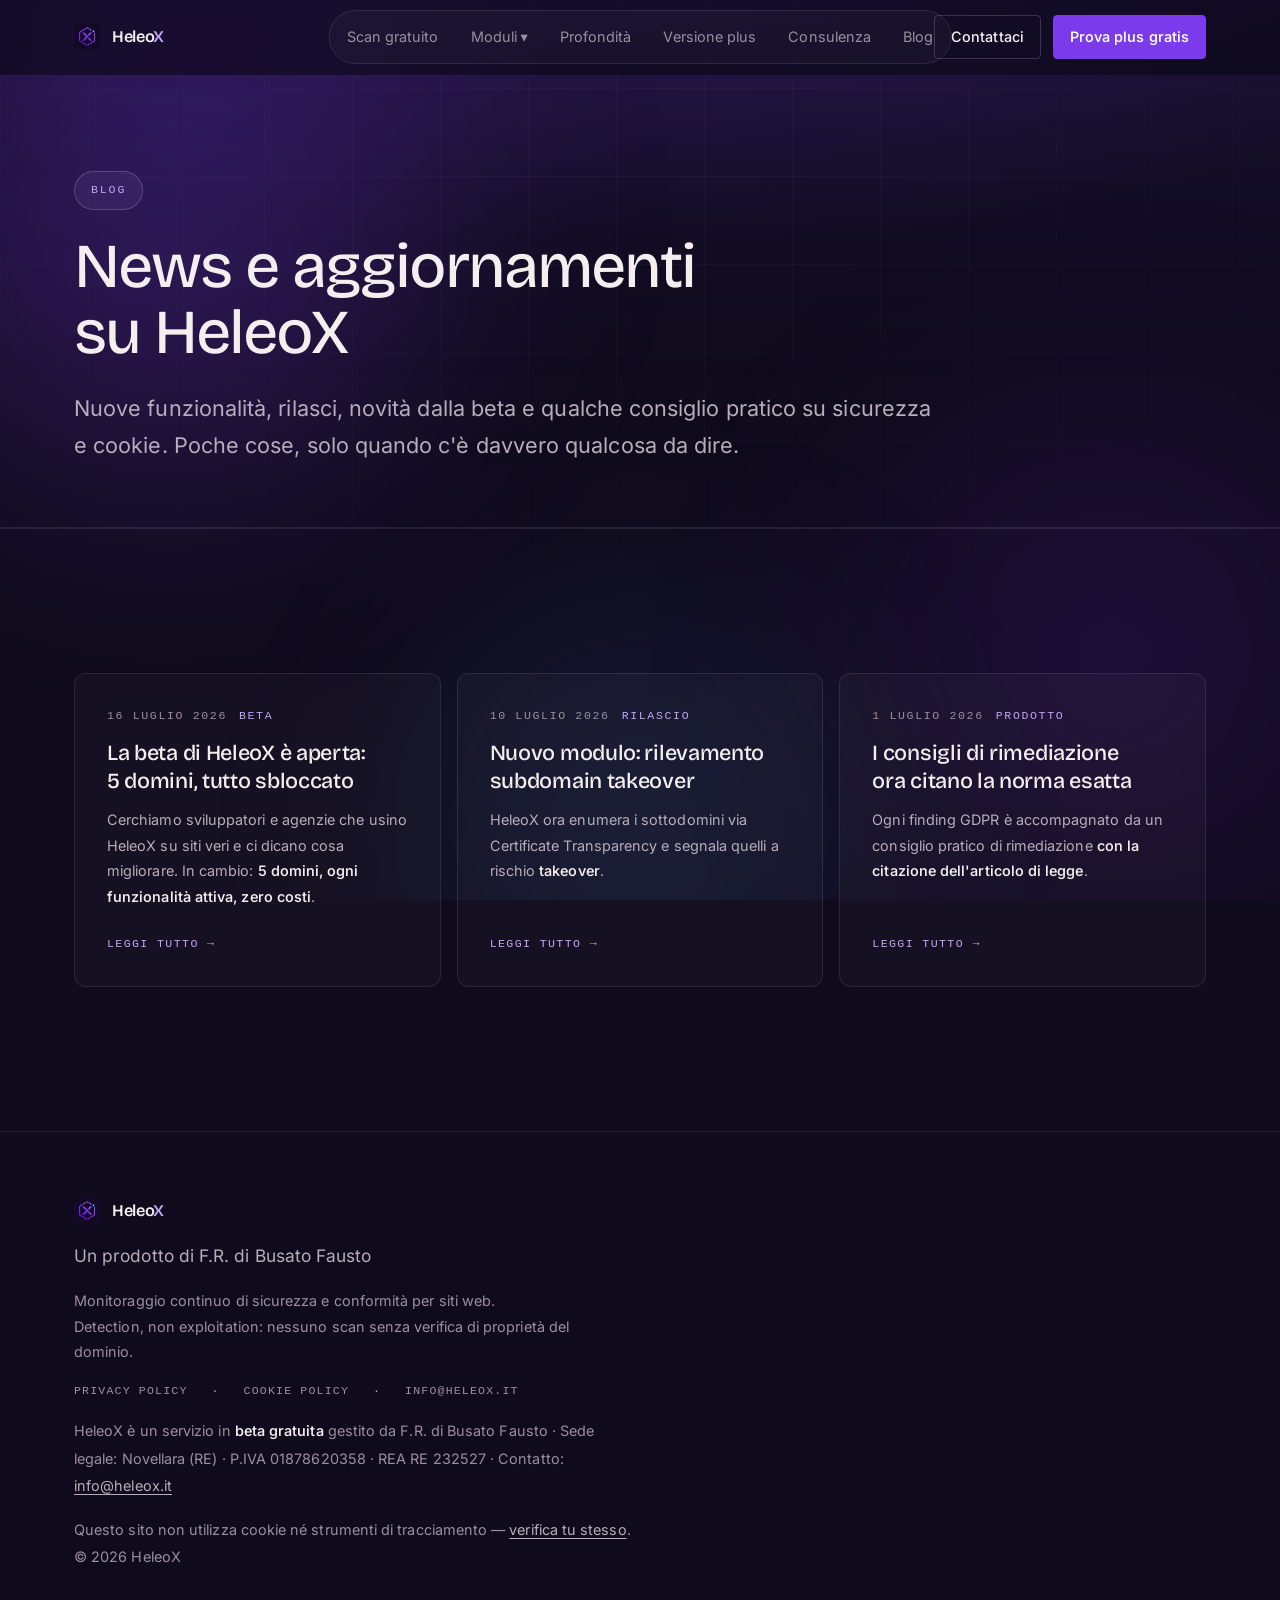
==== commit e32ae5f0: "fix(landing): versiona gli script, che Cloudflare serviva vecchi di 11 giorni Dopo la pubblicazione " ====
--- a/blog.html
+++ b/blog.html
@@ -142,7 +142,7 @@
     </div>
   </footer>
 
-  <script src="script.js"></script>
+  <script src="script.js?v=6"></script>
   <script src="blog.js"></script>
 </body>
 </html>
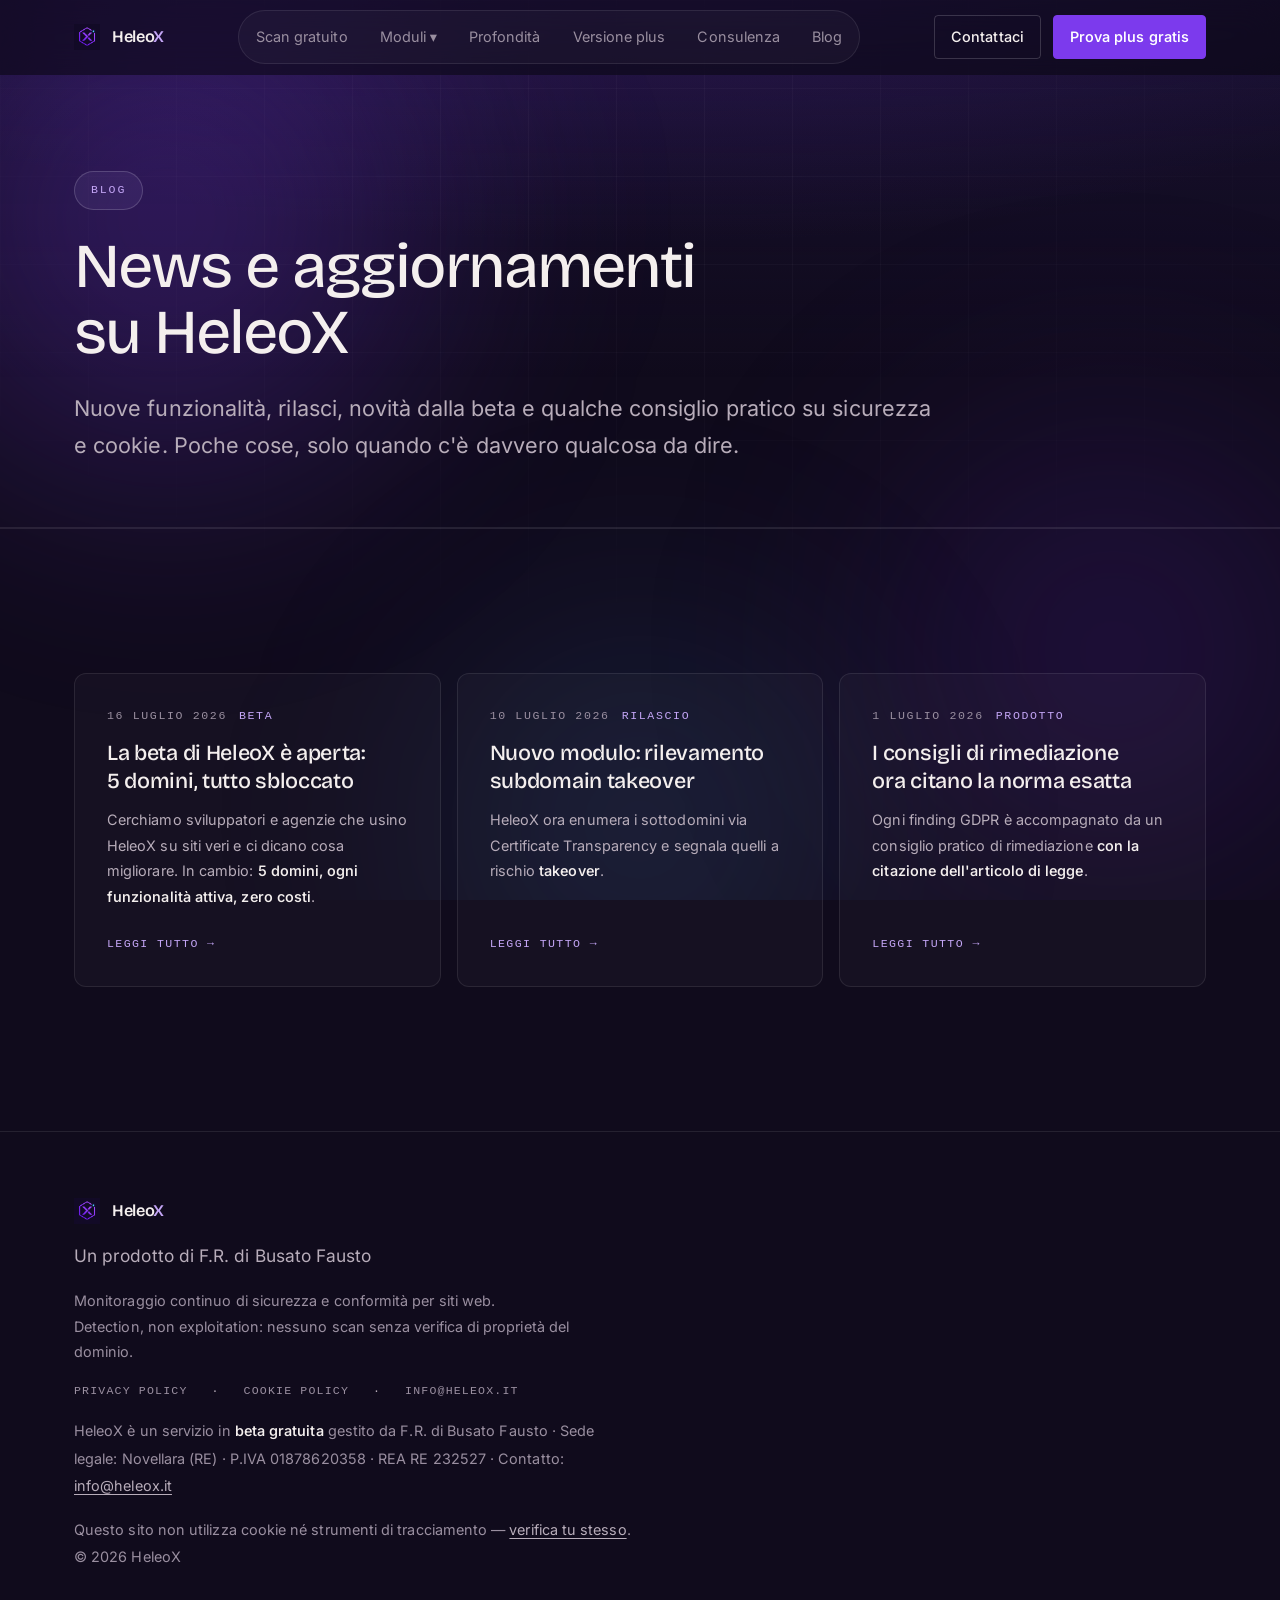
==== commit 70230ebf: "fix(landing): la barra non si sovrappone piu', e i rilievi dicono su quale host Due difetti distinti" ====
--- a/blog.html
+++ b/blog.html
@@ -21,7 +21,7 @@
   <!-- I due caratteri sono self-hosted (fonts/), come in home page. -->
   <link rel="preload" href="fonts/bricolage-grotesque-wght.woff2" as="font" type="font/woff2" crossorigin />
   <link rel="preload" href="fonts/inter-wght.woff2" as="font" type="font/woff2" crossorigin />
-  <link rel="stylesheet" href="base.css?v=1" />
+  <link rel="stylesheet" href="base.css?v=2" />
   <link rel="stylesheet" href="pagina.css?v=1" />
 </head>
 <body>
@@ -142,7 +142,7 @@
     </div>
   </footer>
 
-  <script src="script.js?v=6"></script>
+  <script src="script.js?v=7"></script>
   <script src="blog.js"></script>
 </body>
 </html>
--- a/base.css
+++ b/base.css
@@ -407,11 +407,30 @@
 .nav-toggle-bar { display: block; width: 21px; height: 1.5px; background: var(--ink-9); }
 .mobile-only { display: block; }
 
-@media (min-width: 1060px) {
+@media (min-width: 1140px) {
   .nav-links, .nav-cta { display: flex; }
   .nav-toggle, .mobile-only { display: none; }
-}
-@media (max-width: 1059px) {
+
+  /* Tre zone in griglia, non un blocco centrato fuori dal flusso.
+     Prima `.nav-links` era `position: absolute; left: 50%`, cioè centrato
+     GEOMETRICAMENTE sulla barra: si estendeva della stessa quantità a destra
+     e a sinistra del centro, mentre i due lati hanno ingombri diversi (a
+     sinistra solo il logo, a destra due pulsanti). Il risultato misurato a
+     1280px era il pulsante «Contattaci» sovrapposto al link «Blog» di 14px.
+     Non era mancanza di spazio — il contenuto sta in larghezza — ma il fatto
+     che un elemento fuori dal flusso non può accorgersi di cosa ha accanto.
+     In griglia il centro è una colonna vera: la sovrapposizione diventa
+     impossibile per costruzione, non evitata da un calcolo da ritarare. */
+  .nav-inner { display: grid; grid-template-columns: auto minmax(0, 1fr) auto; }
+  .nav-links {
+    position: static; left: auto; translate: none;
+    justify-self: center; max-width: 100%;
+  }
+}
+/* Il menu compatto sale da 1060px a 1139px: fra quelle due soglie la barra
+   distesa non ci sta davvero (servono ~1030px di sole voci, più i margini),
+   e comprimerla produrrebbe di nuovo voci addossate. Meglio l'hamburger. */
+@media (max-width: 1139px) {
   .nav-links {
     position: absolute; top: 100%; left: 0; right: 0; translate: none;
     display: none; flex-direction: column; align-items: stretch; gap: 0;
